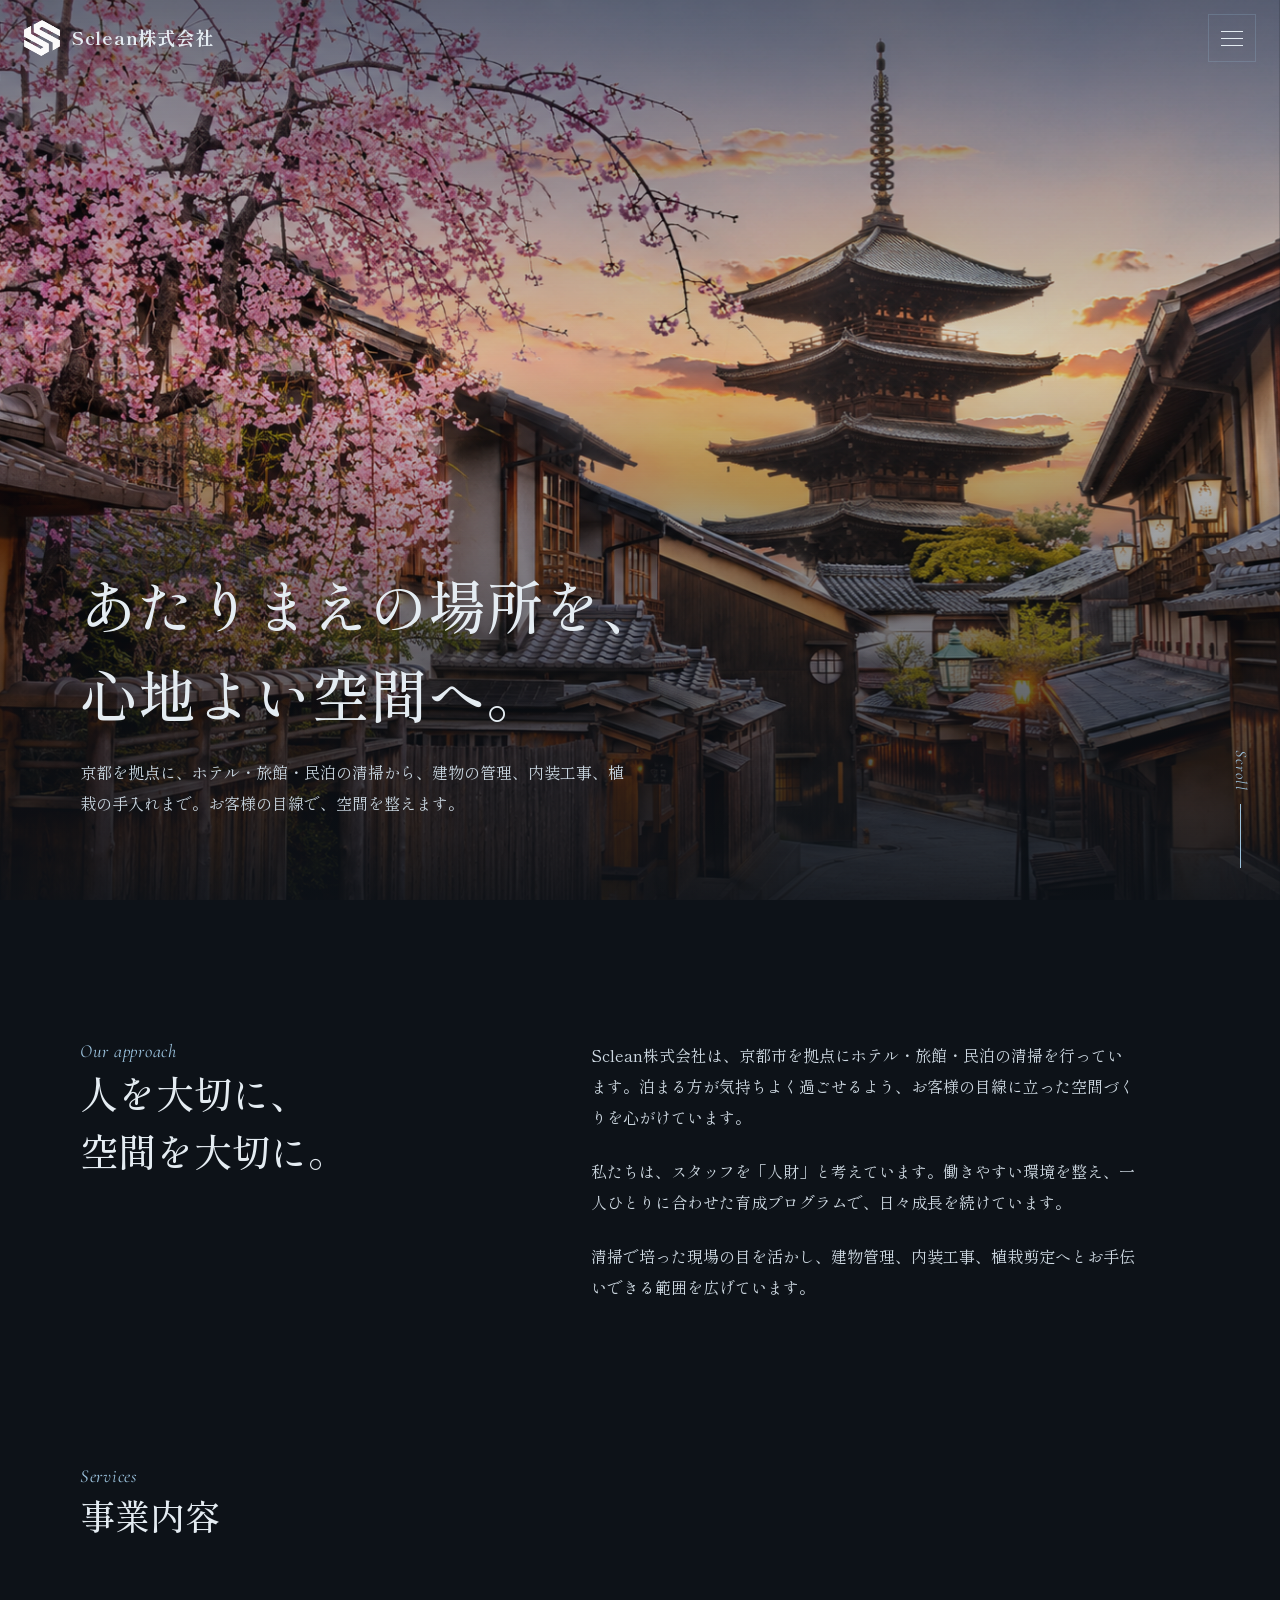
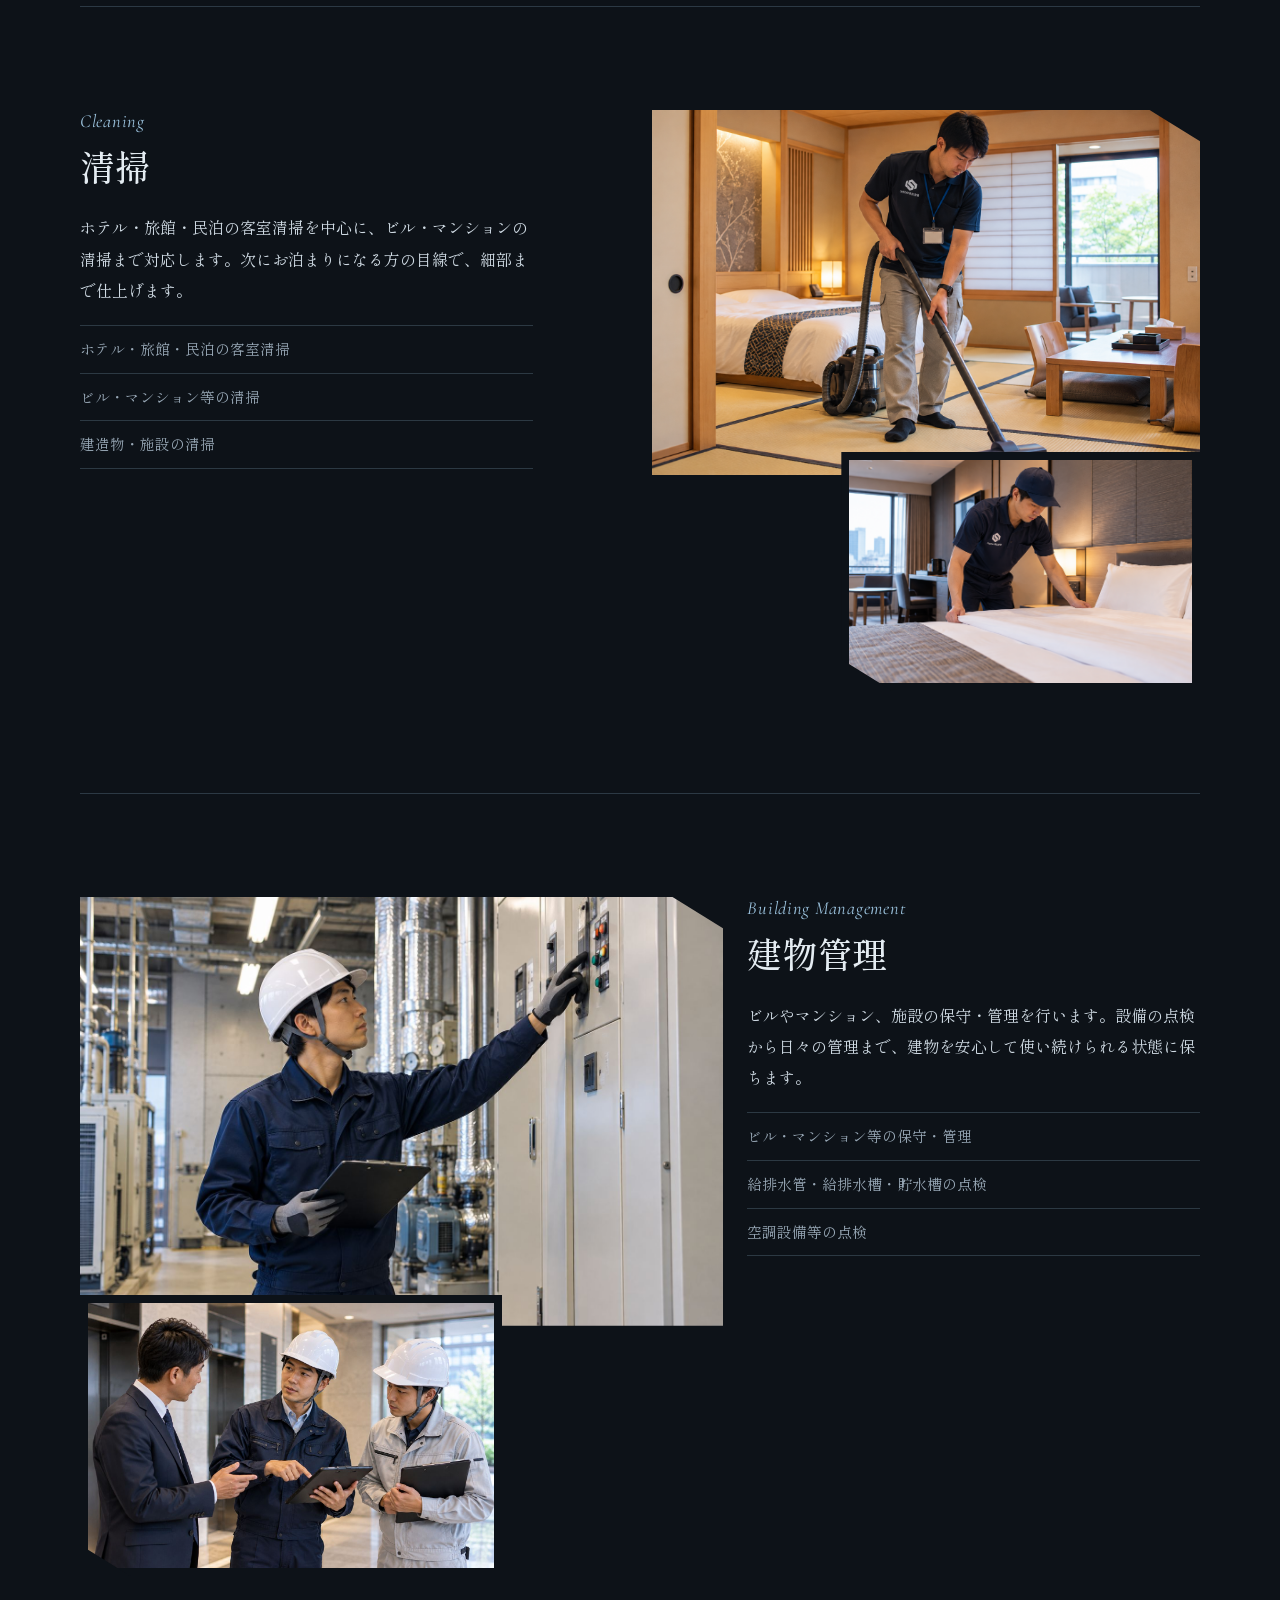
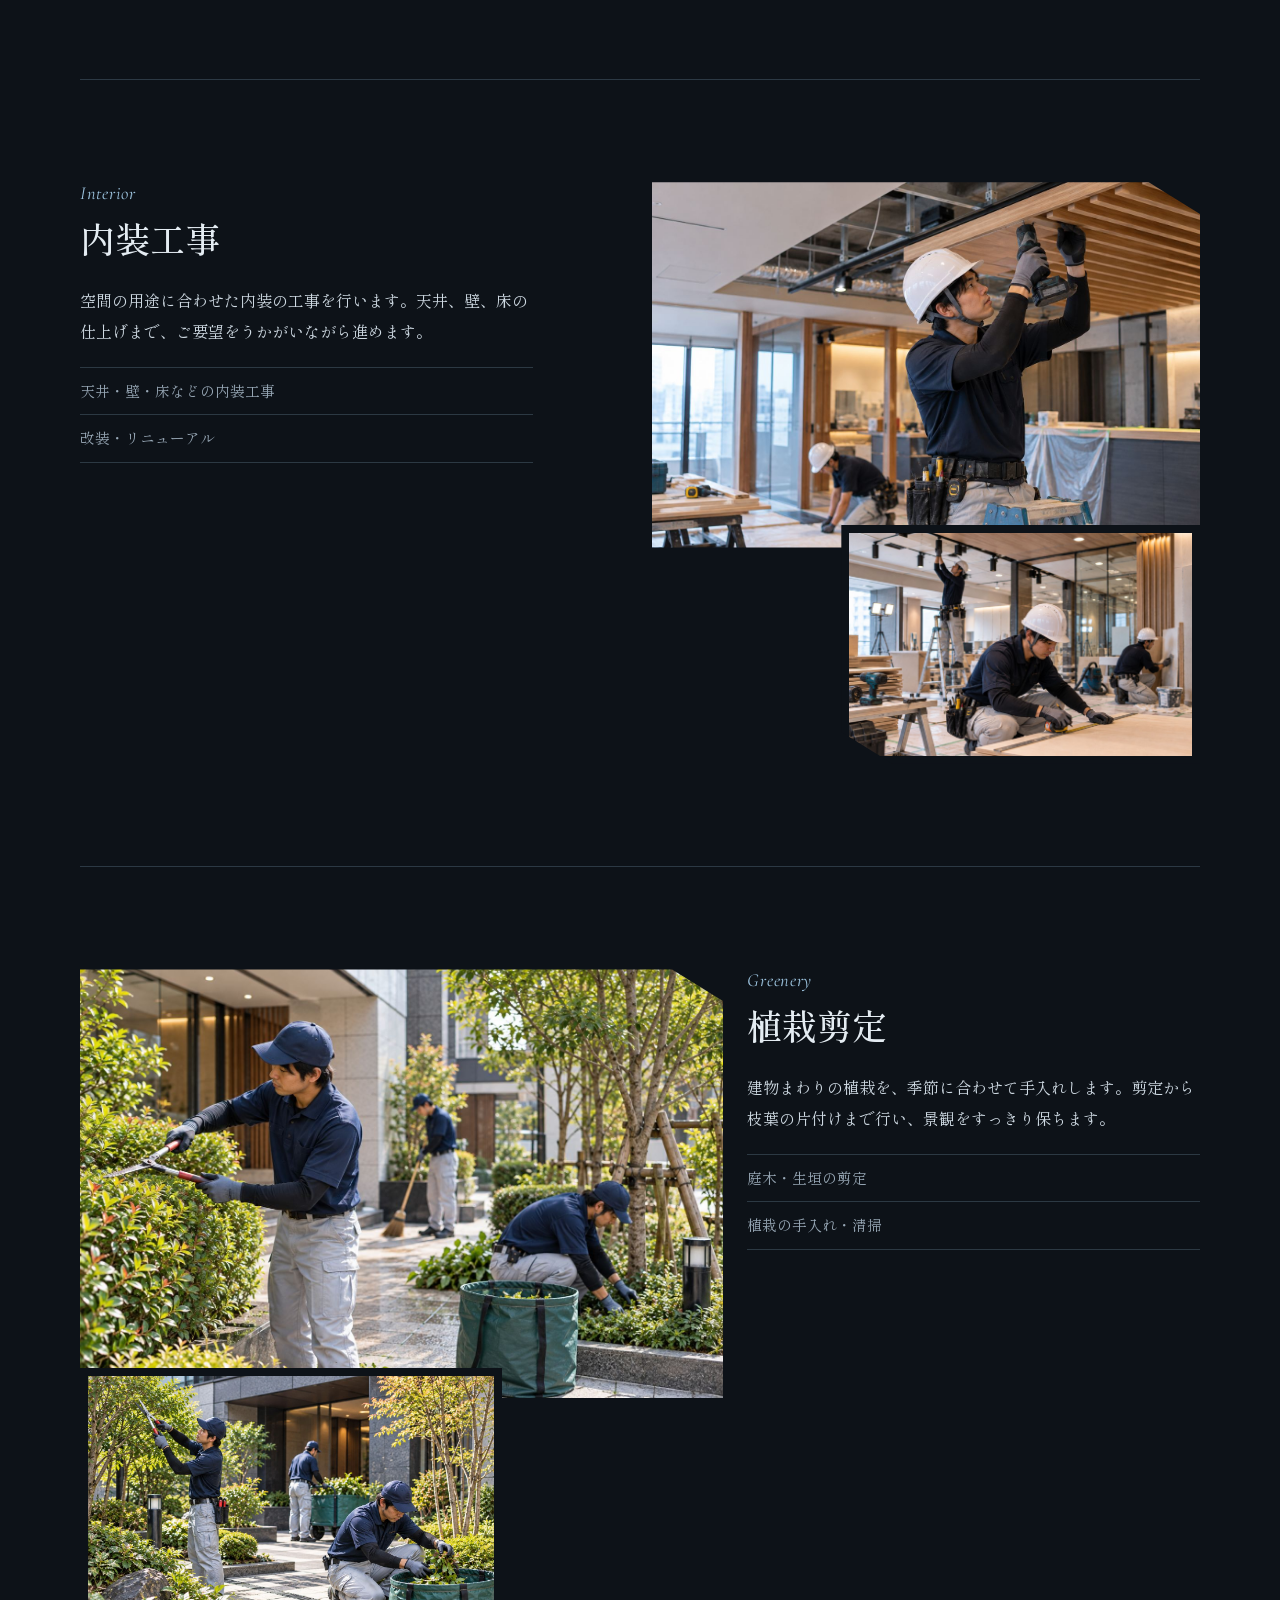
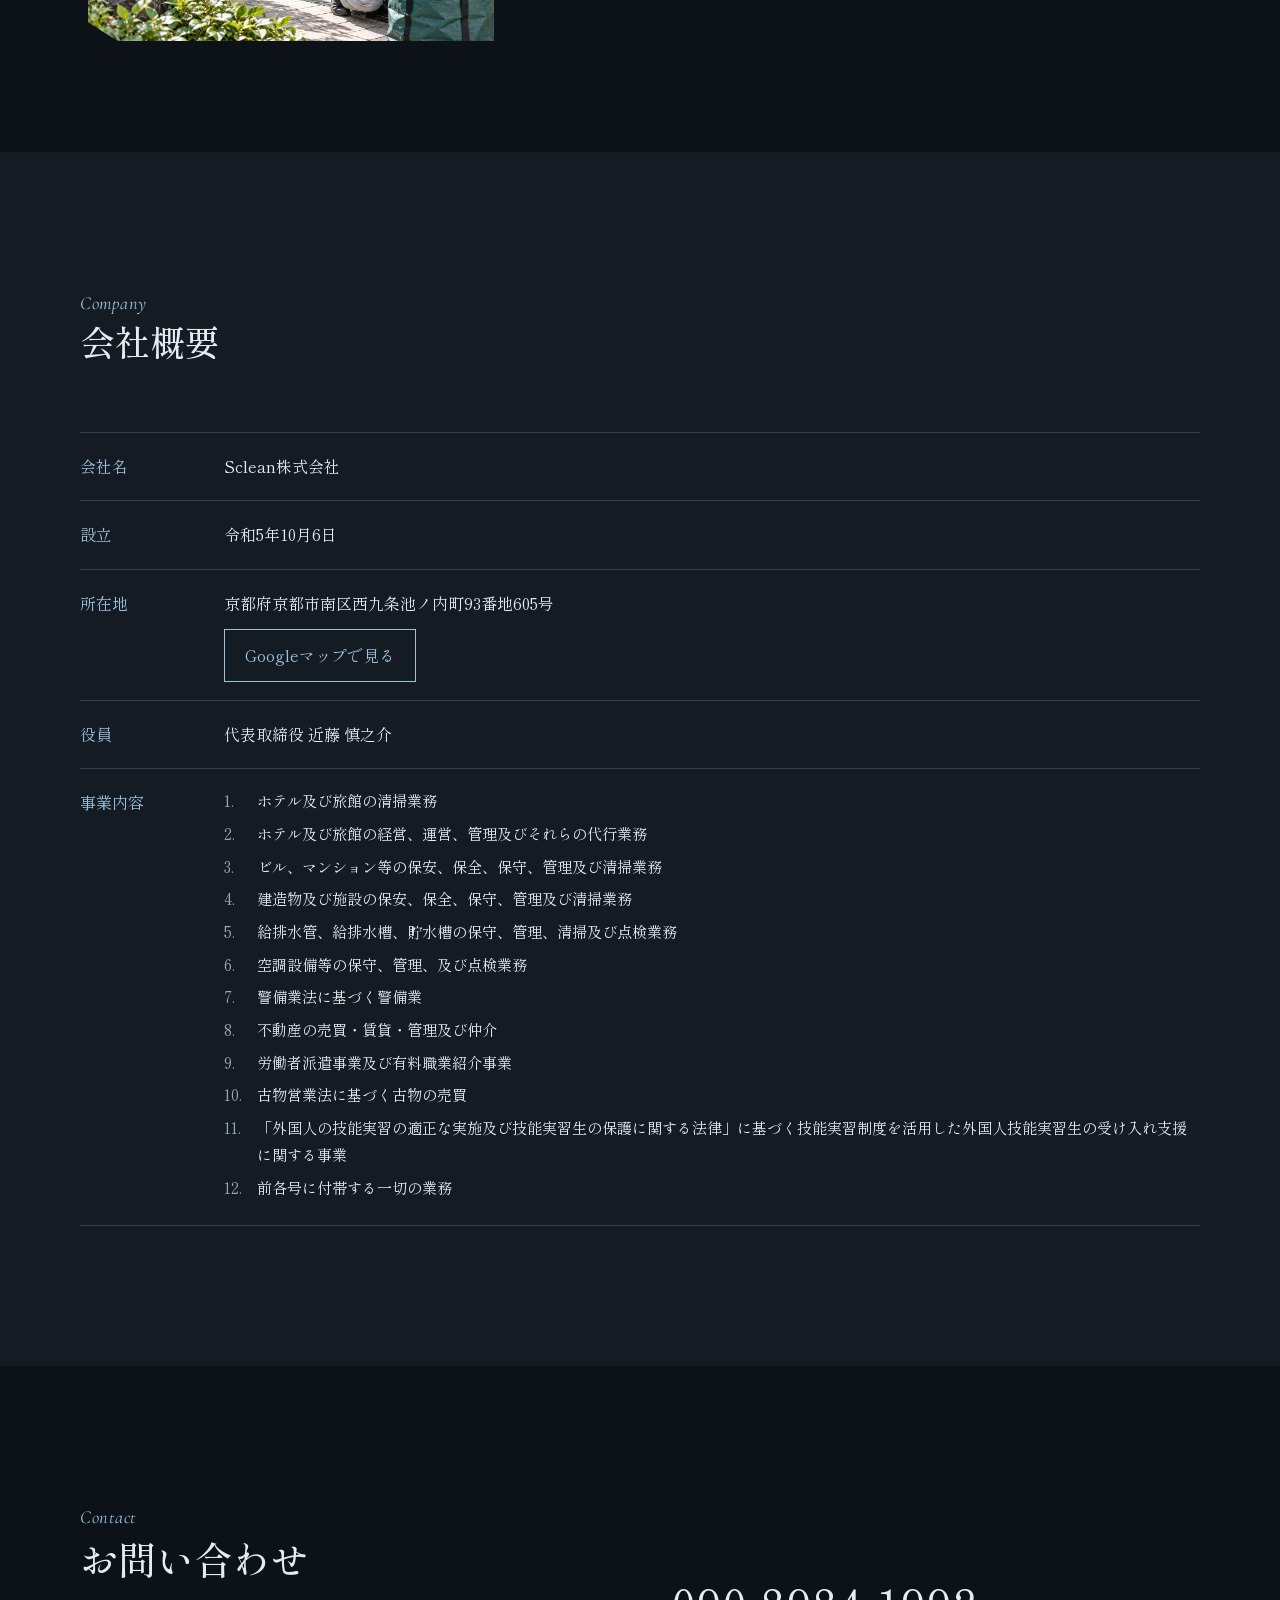
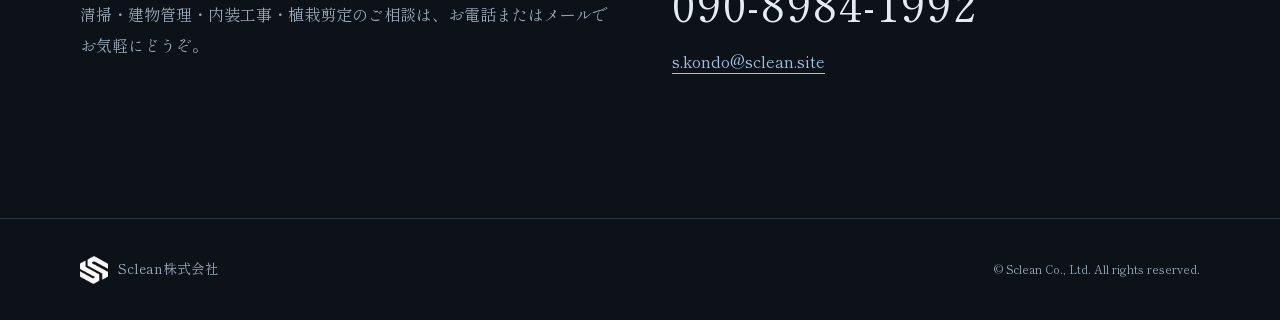
==== index.html @ 38cba08c "Add files via upload" ====
<!DOCTYPE html>

<html lang="ja">
<head>
<meta charset="utf-8"/>
<meta content="width=device-width, initial-scale=1, viewport-fit=cover" name="viewport"/>
<title>Sclean株式会社 | 清掃・建物管理・内装工事・植栽剪定</title>
<meta content="京都を拠点に、ホテル・旅館・民泊の清掃から建物管理、内装工事、植栽剪定まで。株式会社Scleanの公式サイトです。" name="description"/>
<link href="https://fonts.googleapis.com" rel="preconnect"/>
<link crossorigin="" href="https://fonts.gstatic.com" rel="preconnect"/>
<link href="https://fonts.googleapis.com/css2?family=Cormorant+Garamond:ital,wght@1,400;1,500&amp;family=Shippori+Mincho:wght@400;500;700&amp;display=swap" rel="stylesheet"/>
<link href="css/style.css" rel="stylesheet"/>
</head>
<body>
    
<div id="preloader" class="preloader">
  <img
    src="assets/images/logo.png"
    alt="Sclean"
    class="preloader-logo"
  />
</div>

<header id="top">
<a aria-label="Sclean株式会社 トップへ" class="brand" href="#top"><img alt="" height="36" src="assets/images/logo.png" width="36"/><span>Sclean株式会社</span></a>
<button aria-controls="menu" aria-expanded="false" aria-label="メニューを開く" class="burger"><span></span><span></span><span></span></button>
</header>
<nav aria-label="メインメニュー" id="menu">
<a href="#concept"><small>Concept</small>私たちについて</a>
<a href="#cleaning"><small>Cleaning</small>清掃</a>
<a href="#management"><small>Building Management</small>建物管理</a>
<a href="#interior"><small>Interior</small>内装工事</a>
<a href="#greenery"><small>Greenery</small>植栽剪定</a>
<a href="#company"><small>Company</small>会社概要</a>
<a href="#contact"><small>Contact</small>お問い合わせ</a>
</nav>
<main>
<div class="hero">
<img alt="畳の客室を清掃するスタッフ" decoding="async" fetchpriority="high" src="assets/images/Sunset Sakura Street with Five-Story Pagoda.png"/>
<div class="wrap">
<h1>あたりまえの場所を、<br/>心地よい空間へ。</h1>
<p>京都を拠点に、ホテル・旅館・民泊の清掃から、建物の管理、内装工事、植栽の手入れまで。お客様の目線で、空間を整えます。</p>
</div>
<div class="scroll">Scroll</div>
</div>
<section class="concept" id="concept">
<div class="wrap grid">
<div>
<div class="en">Our approach</div>
<h2>人を大切に、<br/>空間を大切に。</h2>
</div>
<div>
<p>Sclean株式会社は、京都市を拠点にホテル・旅館・民泊の清掃を行っています。泊まる方が気持ちよく過ごせるよう、お客様の目線に立った空間づくりを心がけています。</p>
<p>私たちは、スタッフを「人財」と考えています。働きやすい環境を整え、一人ひとりに合わせた育成プログラムで、日々成長を続けています。</p>
<p>清掃で培った現場の目を活かし、建物管理、内装工事、植栽剪定へとお手伝いできる範囲を広げています。</p>
</div>
</div>
</section>
<div class="wrap" style="padding-bottom:0"><div class="sec-head"><div class="en">Services</div><h2>事業内容</h2></div></div>
<div class="wrap">
<article class="service" id="cleaning">
<div class="grid">
<div class="copy">
<div class="en">Cleaning</div>
<h3>清掃</h3>
<p>ホテル・旅館・民泊の客室清掃を中心に、ビル・マンションの清掃まで対応します。次にお泊まりになる方の目線で、細部まで仕上げます。</p>
<ul><li>ホテル・旅館・民泊の客室清掃</li><li>ビル・マンション等の清掃</li><li>建造物・施設の清掃</li></ul>
</div>
<div class="shots">
<figure class="a"><img alt="畳の客室に掃除機をかけるスタッフ" decoding="async" loading="lazy" src="assets/images/c1.png"/></figure>
<figure class="b"><img alt="ホテルのベッドを整えるスタッフ" decoding="async" loading="lazy" src="assets/images/c2.png"/></figure>
</div>
</div>
</article>
<article class="service" id="management">
<div class="grid">
<div class="copy">
<div class="en">Building Management</div>
<h3>建物管理</h3>
<p>ビルやマンション、施設の保守・管理を行います。設備の点検から日々の管理まで、建物を安心して使い続けられる状態に保ちます。</p>
<ul><li>ビル・マンション等の保守・管理</li><li>給排水管・給排水槽・貯水槽の点検</li><li>空調設備等の点検</li></ul>
</div>
<div class="shots">
<figure class="a"><img alt="設備の制御盤を点検するスタッフ" decoding="async" loading="lazy" src="assets/images/b1.jpg"/></figure>
<figure class="b"><img alt="ロビーで打ち合わせをするスタッフと担当者" decoding="async" loading="lazy" src="assets/images/b2.jpg"/></figure>
</div>
</div>
</article>
<article class="service" id="interior">
<div class="grid">
<div class="copy">
<div class="en">Interior</div>
<h3>内装工事</h3>
<p>空間の用途に合わせた内装の工事を行います。天井、壁、床の仕上げまで、ご要望をうかがいながら進めます。</p>
<ul><li>天井・壁・床などの内装工事</li><li>改装・リニューアル</li></ul>
</div>
<div class="shots">
<figure class="a"><img alt="天井に木製ルーバーを取り付けるスタッフ" decoding="async" loading="lazy" src="assets/images/i1.jpg"/></figure>
<figure class="b"><img alt="採寸して板材を加工するスタッフ" decoding="async" loading="lazy" src="assets/images/i2.jpg"/></figure>
</div>
</div>
</article>
<article class="service" id="greenery">
<div class="grid">
<div class="copy">
<div class="en">Greenery</div>
<h3>植栽剪定</h3>
<p>建物まわりの植栽を、季節に合わせて手入れします。剪定から枝葉の片付けまで行い、景観をすっきり保ちます。</p>
<ul><li>庭木・生垣の剪定</li><li>植栽の手入れ・清掃</li></ul>
</div>
<div class="shots">
<figure class="a"><img alt="生垣を刈り込むスタッフ" decoding="async" loading="lazy" src="assets/images/g2.jpg"/></figure>
<figure class="b"><img alt="剪定した枝葉を袋に集めるスタッフ" decoding="async" loading="lazy" src="assets/images/g1.jpg"/></figure>
</div>
</div>
</article>
</div>
<section class="profile" id="company">
<div class="wrap">
<div class="sec-head"><div class="en">Company</div><h2>会社概要</h2></div>
<dl>
<dt>会社名</dt><dd>Sclean株式会社</dd>
<dt>設立</dt><dd>令和5年10月6日</dd>
<dt>所在地</dt><dd>京都府京都市南区西九条池ノ内町93番地605号<br/><a class="access-link" href="https://www.google.com/maps/search/?api=1&amp;query=%E4%BA%AC%E9%83%BD%E5%BA%9C%E4%BA%AC%E9%83%BD%E5%B8%82%E5%8D%97%E5%8C%BA%E8%A5%BF%E4%B9%9D%E6%9D%A1%E6%B1%A0%E3%83%8E%E5%86%85%E7%94%BA93" rel="noopener" target="_blank">Googleマップで見る</a></dd>
<dt>役員</dt><dd>代表取締役 近藤 慎之介</dd>
<dt>事業内容</dt>
<dd><ol>
<li>ホテル及び旅館の清掃業務</li>
<li>ホテル及び旅館の経営、運営、管理及びそれらの代行業務</li>
<li>ビル、マンション等の保安、保全、保守、管理及び清掃業務</li>
<li>建造物及び施設の保安、保全、保守、管理及び清掃業務</li>
<li>給排水管、給排水槽、貯水槽の保守、管理、清掃及び点検業務</li>
<li>空調設備等の保守、管理、及び点検業務</li>
<li>警備業法に基づく警備業</li>
<li>不動産の売買・賃貸・管理及び仲介</li>
<li>労働者派遣事業及び有料職業紹介事業</li>
<li>古物営業法に基づく古物の売買</li>
<li>「外国人の技能実習の適正な実施及び技能実習生の保護に関する法律」に基づく技能実習制度を活用した外国人技能実習生の受け入れ支援に関する事業</li>
<li>前各号に付帯する一切の業務</li>
</ol></dd>
</dl>
</div>
</section>
<section class="contact" id="contact">
<div class="wrap box">
<div>
<div class="en">Contact</div>
<h2>お問い合わせ</h2>
<p style="color:var(--mute);margin-top:12px">清掃・建物管理・内装工事・植栽剪定のご相談は、お電話またはメールでお気軽にどうぞ。</p>
</div>
<div>
<a aria-label="電話する: 090-8984-1992" class="tel" href="tel:09089841992">090-8984-1992</a>
<a aria-label="メールを送る: s.kondo@sclean.site" class="mail" href="mailto:s.kondo@sclean.site">s.kondo@sclean.site</a>
</div>
</div>
</section>
</main>
<footer>
<div class="wrap">
<span><img alt="" height="28" src="assets/images/logo.png" width="28"/>Sclean株式会社</span>
<small>© Sclean Co., Ltd. All rights reserved.</small>
</div>
</footer>
<script defer="" src="js/main.js"></script>
</body>
</html>
---- css/style.css ----
:root{
  color-scheme:dark;
  --ink:#0d1218; --panel:#141b23; --line:rgba(156,195,222,.22);
  --text:#e4ecf2; --mute:#98a8b6; --blue:#9cc3de; --blue-d:#5f8fb0;
  --serif:"Shippori Mincho","Hiragino Mincho ProN","Yu Mincho",serif;
  --en:"Cormorant Garamond","Times New Roman",serif;
  --cut:clamp(28px,4vw,64px);
  box-sizing:border-box; padding-top:env(safe-area-inset-top,0px); padding-bottom:env(safe-area-inset-bottom,0px);
}
html{scroll-behavior:smooth;scroll-padding-top:calc(env(safe-area-inset-top,0px) + 72px)}
*,*::before,*::after{box-sizing:inherit}
body{margin:0;background:var(--ink);color:var(--text);font-family:var(--serif);line-height:1.95;font-size:16px;-webkit-font-smoothing:antialiased}
img{display:block;max-width:100%}
a{color:inherit}
:focus-visible{outline:2px solid var(--blue);outline-offset:3px}
.en{font-family:var(--en);font-style:italic;color:var(--blue);font-size:1.15rem;letter-spacing:.04em;line-height:1.3}
h1,h2,h3{font-weight:500;margin:0;line-height:1.5}
.wrap{width:min(1120px,100% - 48px);margin-inline:auto}

/* header */
header{position:fixed;inset:0 0 auto 0;z-index:30;display:flex;align-items:center;justify-content:space-between;
  padding:calc(env(safe-area-inset-top,0px) + 14px) 24px 14px;transition:background .3s}
header.solid{background:rgba(13,18,24,.92);backdrop-filter:blur(8px)}
.brand{display:flex;align-items:center;gap:12px;text-decoration:none;font-size:1.15rem;letter-spacing:.04em}
.brand img{width:36px;height:36px}
.burger{width:48px;height:48px;border:1px solid var(--line);background:transparent;color:var(--text);cursor:pointer;display:grid;place-content:center;gap:6px}
.burger span{display:block;width:22px;height:1px;background:currentColor;transition:transform .25s,opacity .25s}
.burger[aria-expanded=true] span:nth-child(1){transform:translateY(7px) rotate(25deg)}
.burger[aria-expanded=true] span:nth-child(2){opacity:0}
.burger[aria-expanded=true] span:nth-child(3){transform:translateY(-7px) rotate(-25deg)}
nav{position:fixed;inset:0;z-index:25;background:var(--ink);display:grid;place-content:center;gap:6px;
  opacity:0;visibility:hidden;transition:opacity .3s,visibility .3s}
nav.open{opacity:1;visibility:visible}
nav a{display:flex;align-items:baseline;gap:18px;text-decoration:none;font-size:1.5rem;padding:8px 0}
nav a small{font-family:var(--en);font-style:italic;color:var(--blue);font-size:1.05rem;min-width:9.5rem}
nav a:hover{color:var(--blue)}

/* hero */
.hero{position:relative;min-height:100svh;display:grid;align-items:end;overflow:hidden}
.hero img{position:absolute;inset:0;width:100%;height:100%;object-fit:cover;transform:scale(1.06);animation:settle 2.4s cubic-bezier(.2,.7,.2,1) forwards}
.hero::after{content:"";position:absolute;inset:0;background:linear-gradient(180deg,rgba(13,18,24,.55) 0%,rgba(13,18,24,.15) 40%,rgba(13,18,24,.92) 100%)}
.hero .wrap{position:relative;z-index:2;padding-bottom:clamp(48px,9vh,96px)}
.hero h1{font-size:clamp(1.9rem,5.2vw,3.6rem);font-weight:500;line-height:1.55;max-width:18em;opacity:0;animation:rise 1.2s .5s ease forwards}
.hero p{margin:18px 0 0;max-width:34em;color:#c9d6e0;opacity:0;animation:rise 1.2s .8s ease forwards}
.scroll{position:absolute;right:24px;bottom:32px;z-index:2;writing-mode:vertical-rl;font-family:var(--en);font-style:italic;color:var(--blue);letter-spacing:.1em;display:flex;align-items:center;gap:12px}
.scroll::after{content:"";width:1px;height:64px;background:var(--blue)}
@keyframes settle{to{transform:scale(1)}}
@keyframes rise{from{opacity:0;transform:translateY(14px)}to{opacity:1;transform:none}}

section{padding:clamp(72px,11vw,140px) 0}
.sec-head{margin-bottom:clamp(32px,5vw,64px)}
.sec-head h2{font-size:clamp(1.5rem,3.2vw,2.2rem)}

/* concept */
.concept .grid{display:grid;grid-template-columns:5fr 7fr;gap:clamp(24px,6vw,96px);align-items:start}
.concept h2{font-size:clamp(1.6rem,3.4vw,2.4rem)}
.concept p{margin:0 0 1.4em;color:#cfdae3;max-width:34em}

/* services */
.service{padding:clamp(56px,8vw,104px) 0;border-top:1px solid var(--line)}
.service .grid{display:grid;grid-template-columns:repeat(12,1fr);gap:24px;align-items:start}
.service .copy{grid-column:1/6;position:sticky;top:110px}
.service h3{font-size:clamp(1.6rem,3vw,2.2rem);margin:6px 0 20px}
.service .copy p{margin:0 0 1.2em;color:#cfdae3}
.service ul{margin:0;padding:0;list-style:none;color:var(--mute);font-size:.92rem;border-top:1px solid var(--line)}
.service li{padding:9px 0;border-bottom:1px solid var(--line)}
.shots{grid-column:7/13;display:grid;grid-template-columns:repeat(6,1fr);gap:20px}
.shots figure{margin:0;overflow:hidden}
.shots img{width:100%;height:100%;object-fit:cover}
.shots .a{grid-column:1/7;aspect-ratio:3/2;clip-path:polygon(0 0,calc(100% - var(--cut)) 0,100% calc(var(--cut)*.62),100% 100%,0 100%)}
.shots .b{grid-column:3/7;aspect-ratio:3/2;margin-top:-12%;border:8px solid var(--ink);clip-path:polygon(0 0,100% 0,100% 100%,var(--cut) 100%,0 calc(100% - var(--cut)*.62))}
.service:nth-of-type(even) .copy{grid-column:8/13;grid-row:1}
.service:nth-of-type(even) .shots{grid-column:1/8}
.service:nth-of-type(even) .shots .b{grid-column:1/5}

/* profile */
.profile{background:var(--panel)}
dl{margin:0;display:grid;grid-template-columns:9rem 1fr;border-top:1px solid var(--line)}
dt,dd{margin:0;padding:18px 0;border-bottom:1px solid var(--line)}
dt{color:var(--blue)}
dd ol{margin:0;padding:0;list-style:none;counter-reset:n}
dd ol li{counter-increment:n;padding-left:2.2em;position:relative;font-size:.95rem;line-height:1.8;margin-bottom:.35em}
dd ol li::before{content:counter(n) ".";position:absolute;left:0;color:var(--mute)}
.access-link{display:inline-block;margin-top:10px;padding:10px 20px;border:1px solid var(--blue);color:var(--blue);text-decoration:none}
.access-link:hover{background:var(--blue);color:var(--ink)}

/* contact */
.contact .box{display:grid;grid-template-columns:1fr 1fr;gap:clamp(24px,5vw,72px);align-items:end}
.contact h2{font-size:clamp(1.6rem,3.4vw,2.4rem)}
.contact .tel{font-size:clamp(1.8rem,4vw,2.8rem);text-decoration:none;display:block;letter-spacing:.04em}
.contact .mail{color:var(--blue);word-break:break-all}
footer{border-top:1px solid var(--line);padding:36px 0 calc(36px + env(safe-area-inset-bottom,0px));color:var(--mute);font-size:.85rem}
footer .wrap{display:flex;justify-content:space-between;align-items:center;gap:16px;flex-wrap:wrap}
footer img{width:28px;height:28px;display:inline-block;vertical-align:middle;margin-right:10px}

@media (max-width:820px){
  .concept .grid,.contact .box{grid-template-columns:1fr}
  .service .grid{display:block}
  .service .copy{position:static;margin-bottom:32px}
  .shots{gap:14px}
  .scroll{display:none}
  dl{grid-template-columns:1fr}
  dt{border-bottom:0;padding-bottom:0}
  nav a small{min-width:7.5rem}
}
@media (prefers-reduced-motion:reduce){
  html{scroll-behavior:auto}
  .hero img{animation:none;transform:none}
  .hero h1,.hero p{animation:none;opacity:1}
}

/* Usability and accessibility refinements */
body{overflow-x:hidden} .brand span{font-weight:700} .hero img{object-position:center} .service img{transition:transform .65s ease} .service figure:hover img{transform:scale(1.035)}
nav{overflow-y:auto;padding:110px 28px 40px} nav a{transition:color .2s ease} .access-link,.burger{transition:background .2s,color .2s,border-color .2s} .burger:hover{background:rgba(156,195,222,.13)}
.contact .tel:hover,.contact .mail:hover{color:var(--blue)} .contact .mail{text-underline-offset:5px} .hero .wrap{padding-right:38px}
@media(max-width:560px){.wrap{width:min(100% - 36px,1120px)}header{padding-left:18px;padding-right:18px}.brand{font-size:1rem}.brand img{width:32px;height:32px}.hero h1{font-size:clamp(1.7rem,7vw,2.5rem)}.hero p{font-size:.93rem}.shots .b{border-width:5px}nav a{font-size:1.12rem;gap:12px}nav a small{min-width:6.6rem;font-size:.95rem}.service{padding-block:64px} .contact .tel{font-size:1.7rem}}
@media(prefers-reduced-motion:reduce){*,*::before,*::after{animation-duration:.01ms!important;transition-duration:.01ms!important}}


/* Logo Intro */
.preloader {
  position: fixed;
  inset: 0;
  z-index: 9999;
  display: flex;
  justify-content: center;
  align-items: center;
  background: #000;
  opacity: 1;
  transition: opacity 0.8s ease;
}

.preloader-logo {
  width: clamp(160px, 28vw, 260px);
  height: auto;
  object-fit: contain;
  animation: logoIntro 1.5s ease forwards;
}

.preloader.is-hidden {
  opacity: 0;
  pointer-events: none;
}

@keyframes logoIntro {
  from {
    opacity: 0;
    transform: scale(0.88);
  }
  to {
    opacity: 1;
    transform: scale(1);
  }
}

@media (prefers-reduced-motion: reduce) {
  .preloader-logo {
    animation: none;
  }

  .preloader {
    transition: none;
  }
}
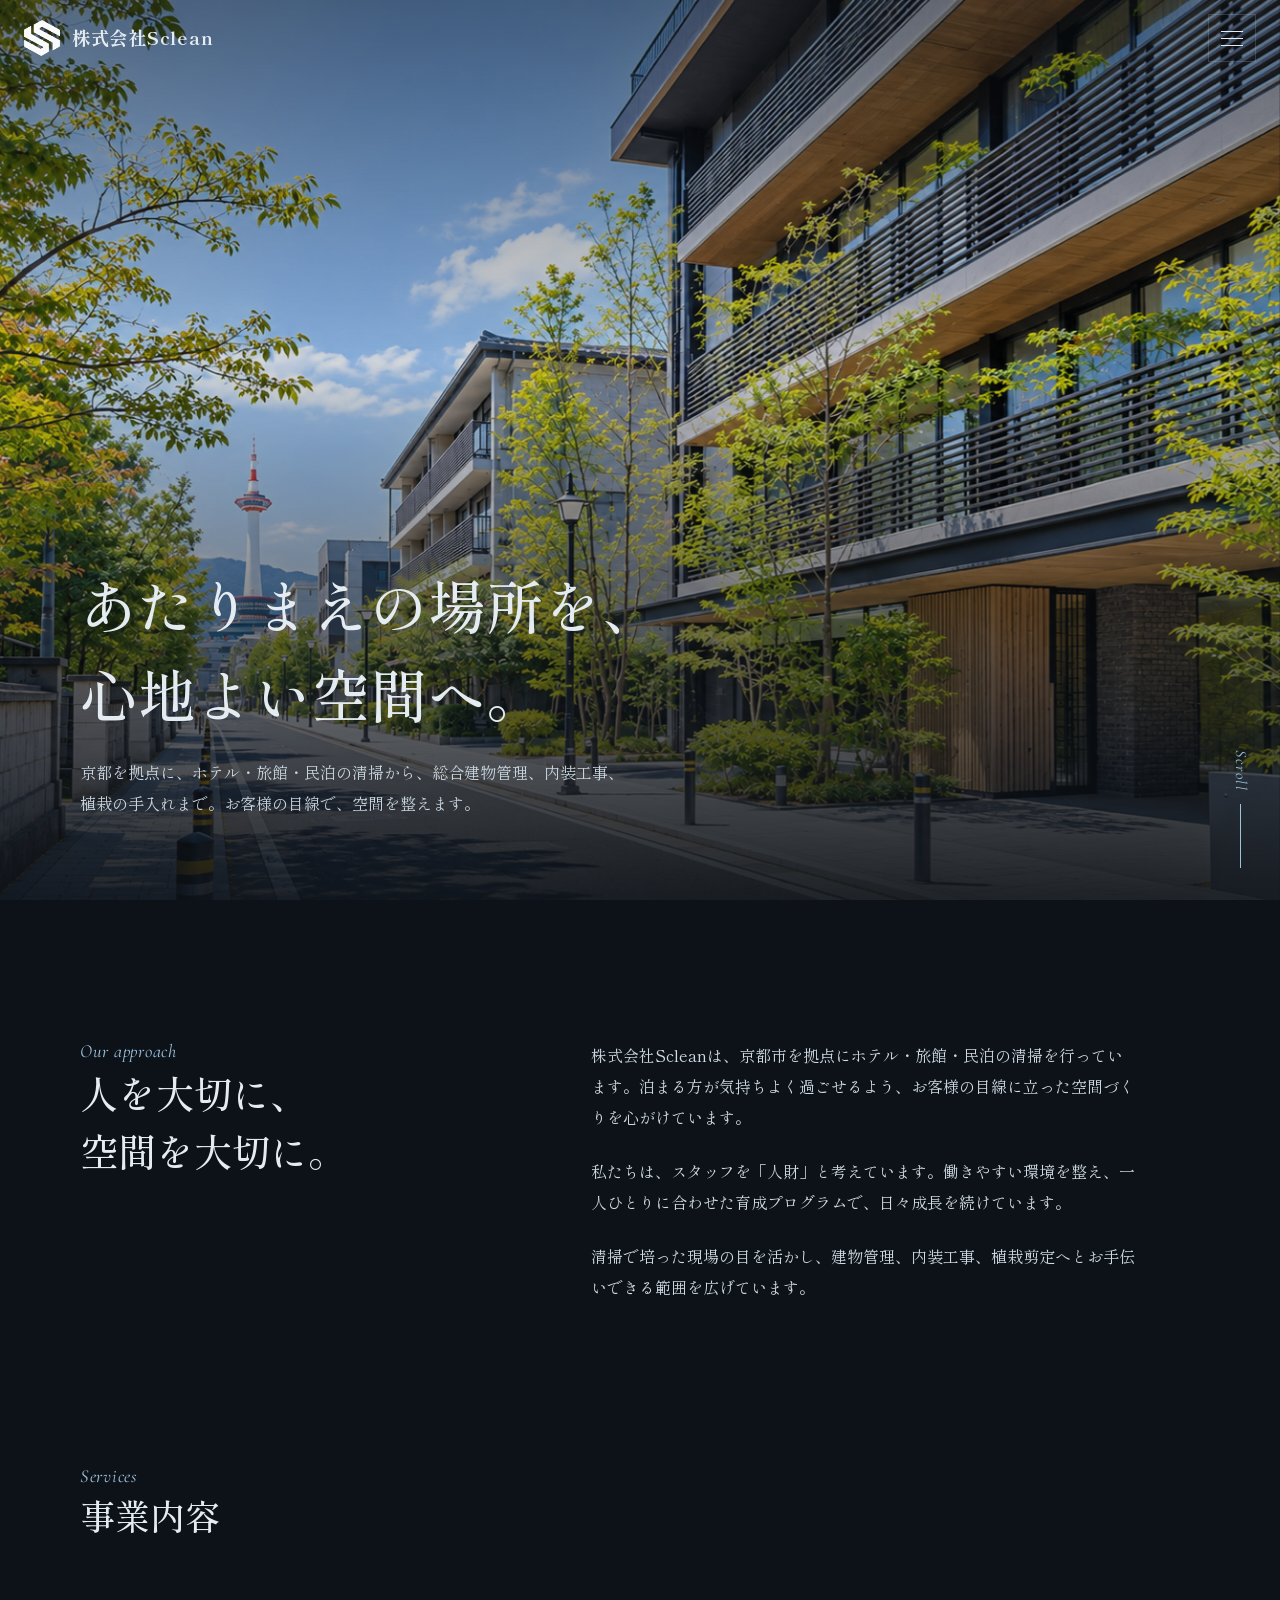
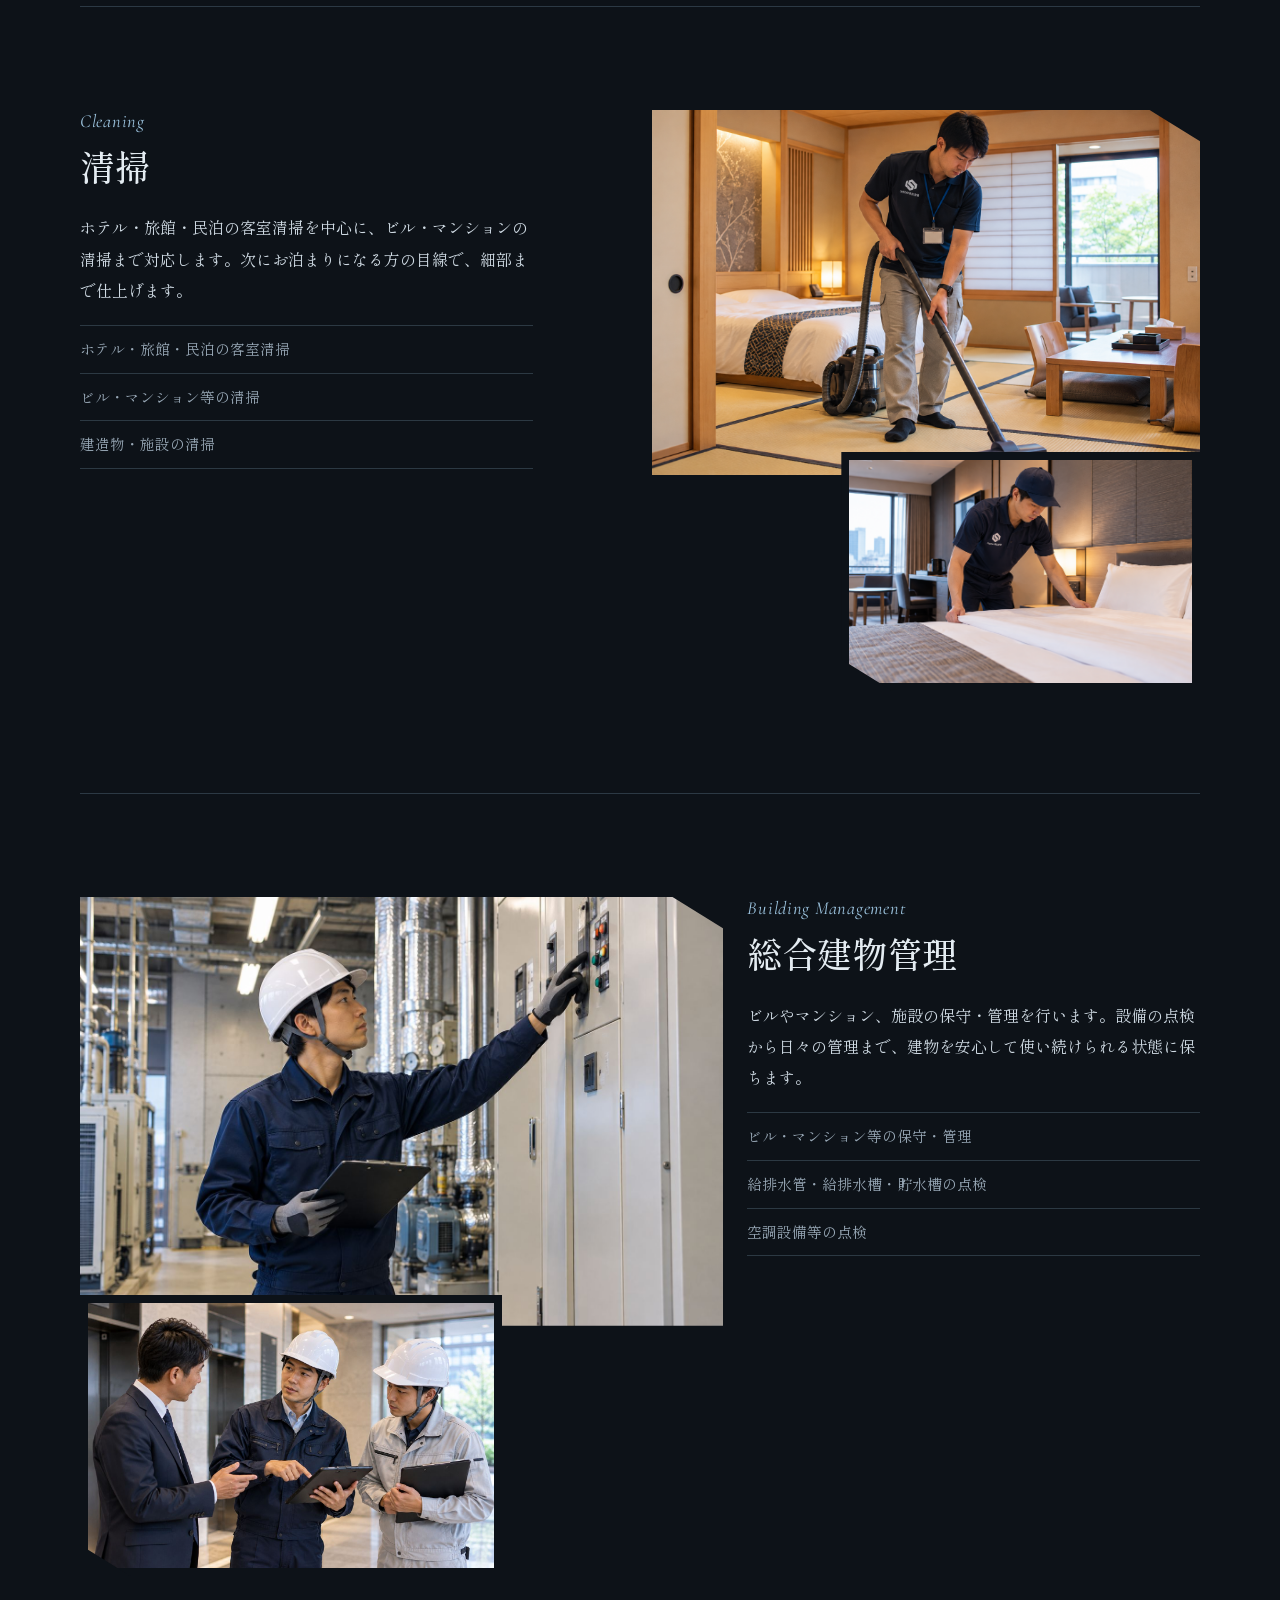
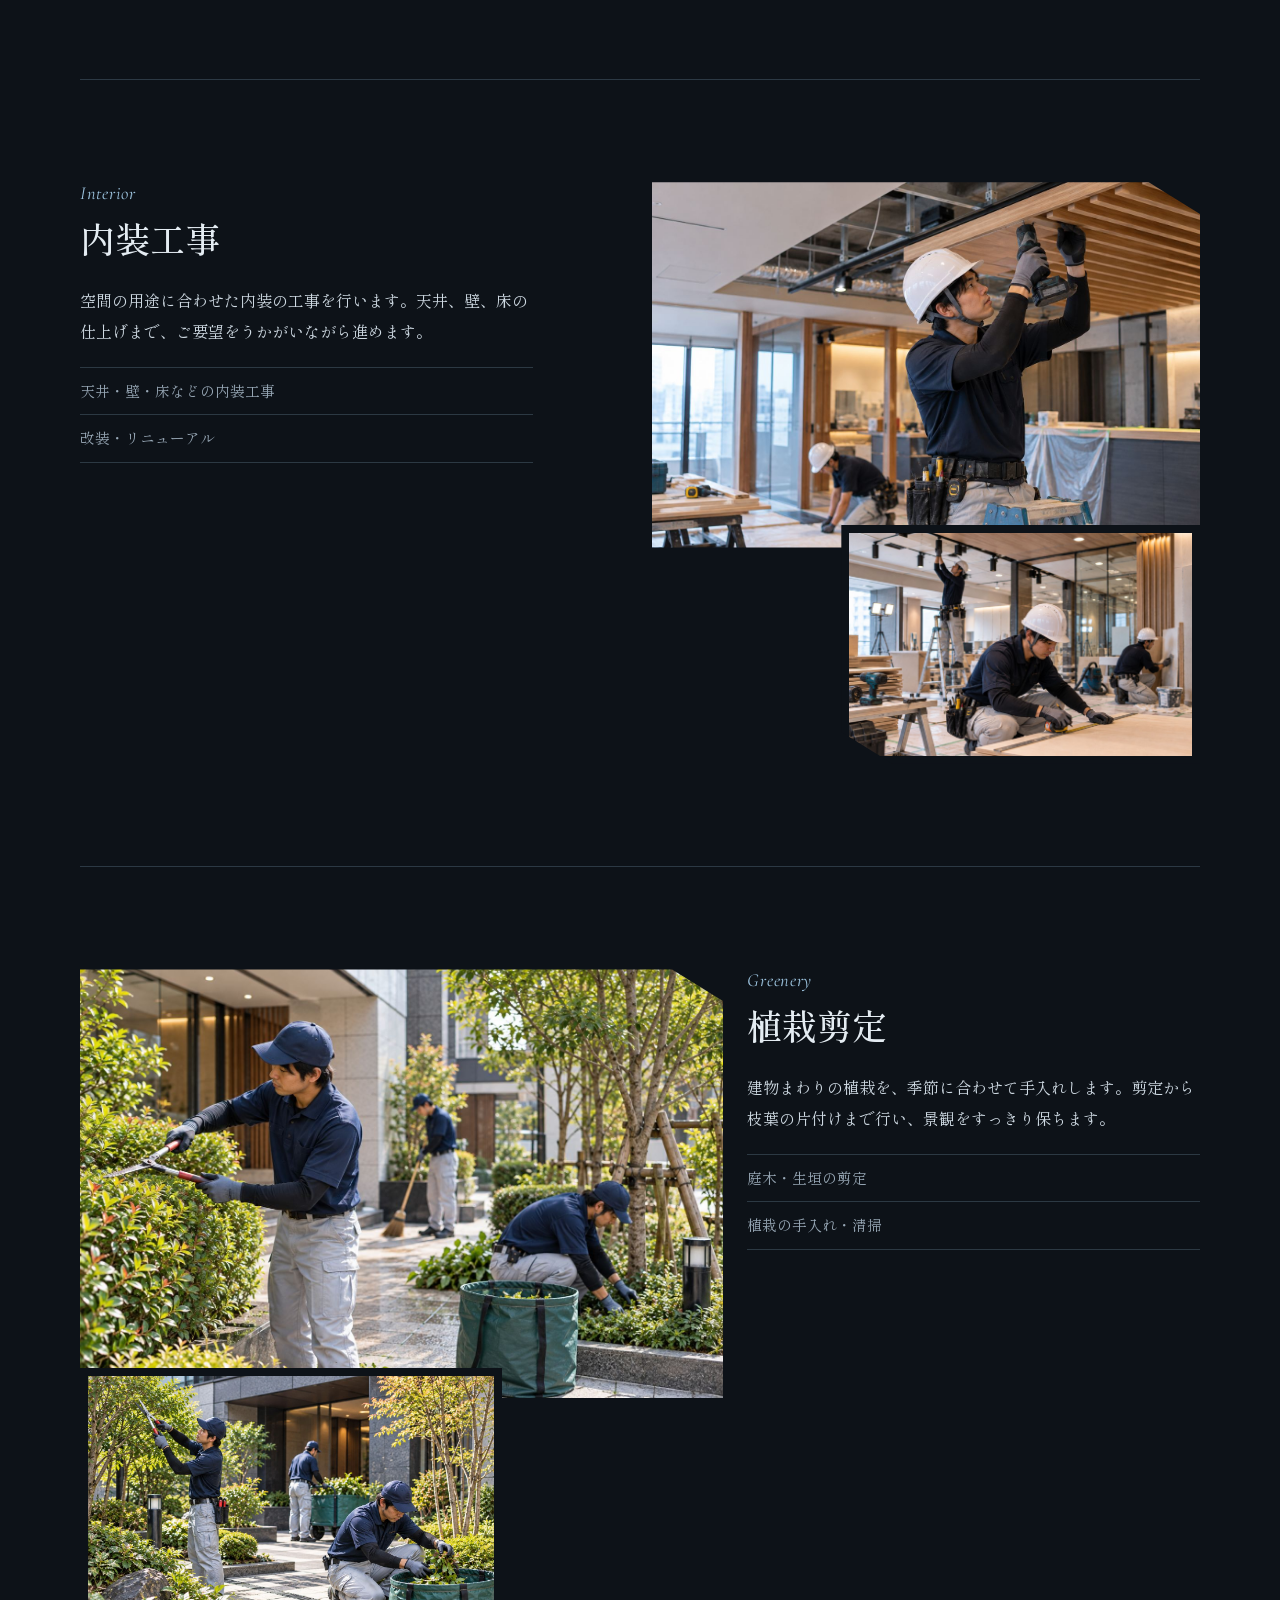
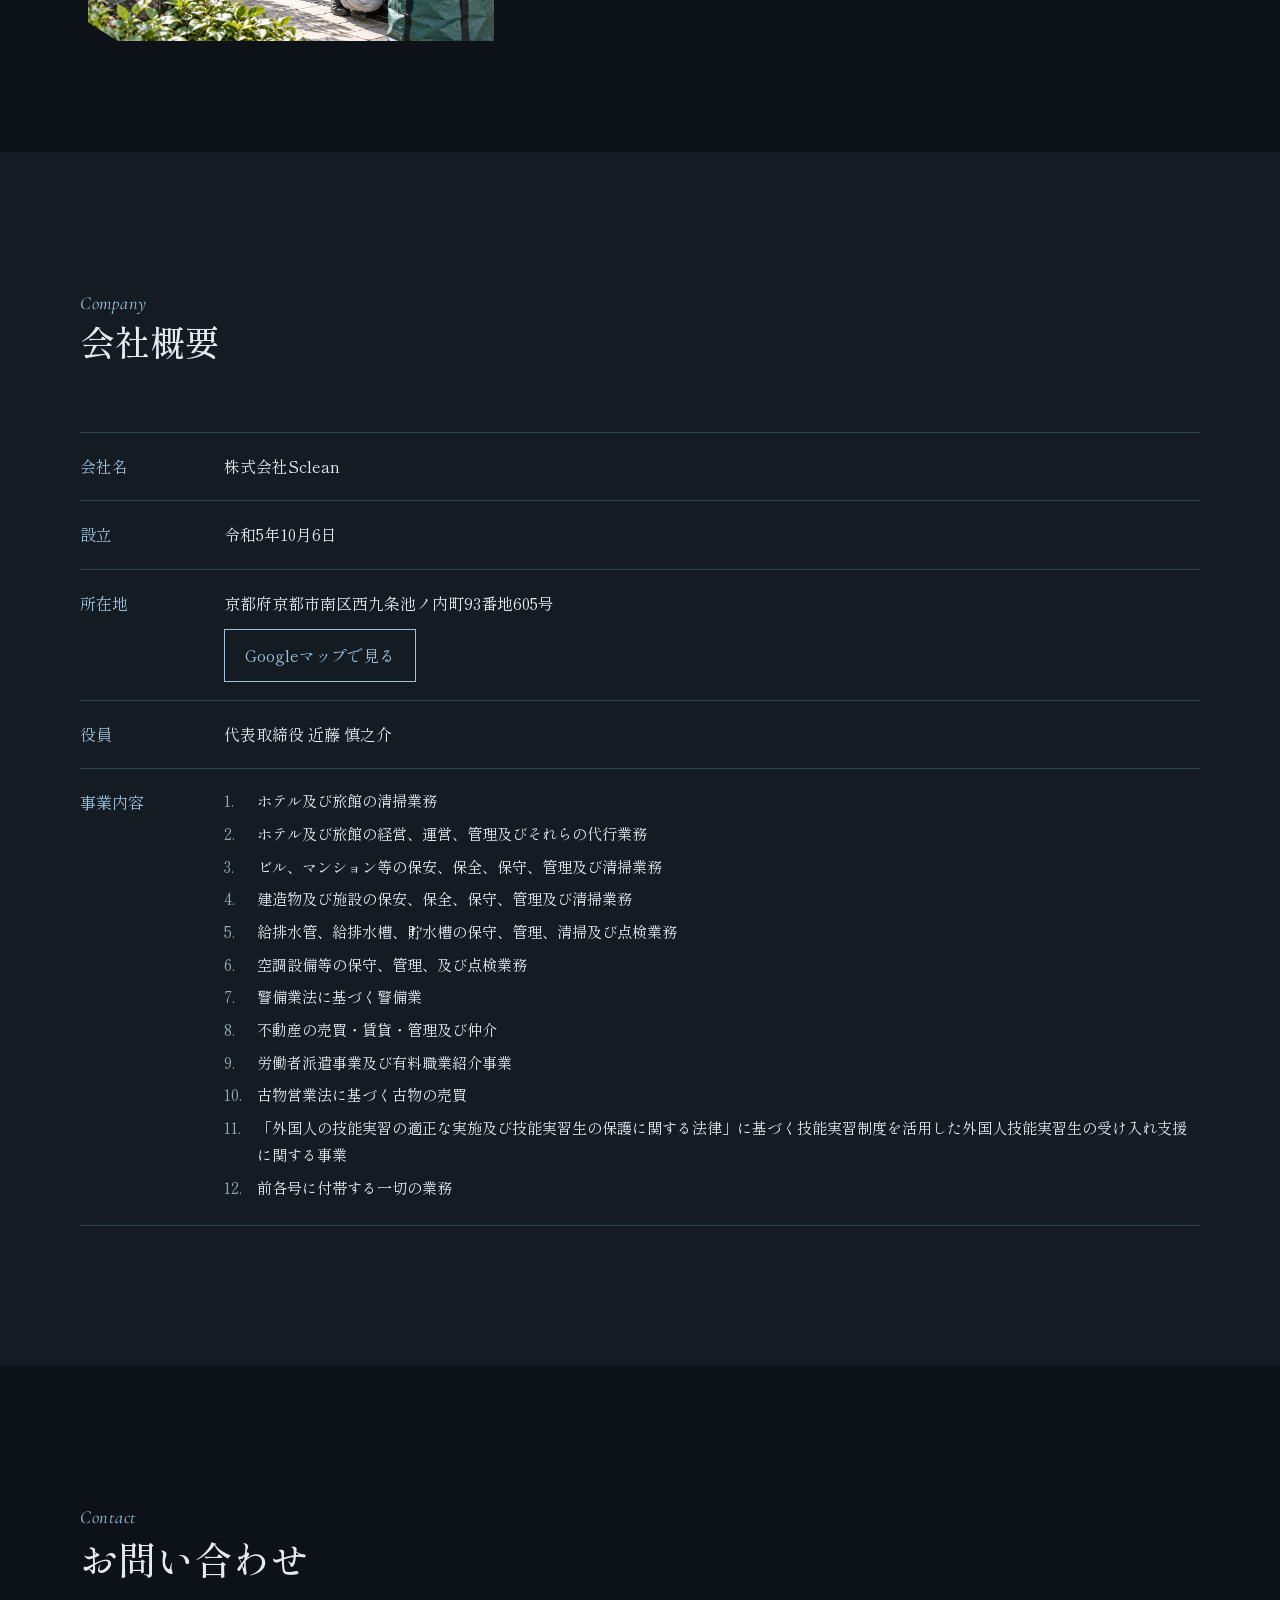
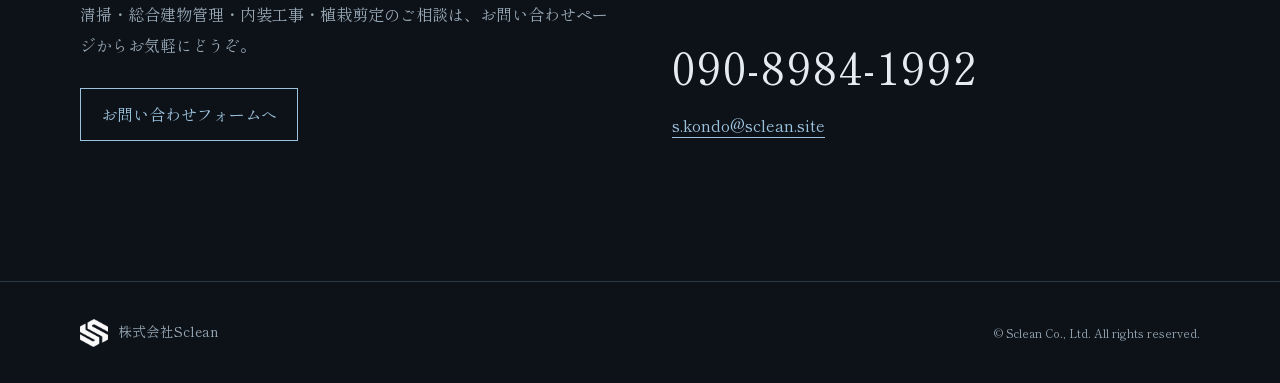
==== commit e12849bc: "Update index.html" ====
--- a/index.html
+++ b/index.html
@@ -4,7 +4,7 @@
 <head>
 <meta charset="utf-8"/>
 <meta content="width=device-width, initial-scale=1, viewport-fit=cover" name="viewport"/>
-<title>Sclean株式会社 | 清掃・建物管理・内装工事・植栽剪定</title>
+<title>株式会社Sclean | 清掃・建物管理・内装工事・植栽剪定</title>
 <meta content="京都を拠点に、ホテル・旅館・民泊の清掃から建物管理、内装工事、植栽剪定まで。株式会社Scleanの公式サイトです。" name="description"/>
 <link href="https://fonts.googleapis.com" rel="preconnect"/>
 <link crossorigin="" href="https://fonts.gstatic.com" rel="preconnect"/>
@@ -12,34 +12,28 @@
 <link href="css/style.css" rel="stylesheet"/>
 </head>
 <body>
-    
-<div id="preloader" class="preloader">
-  <img
-    src="assets/images/logo.png"
-    alt="Sclean"
-    class="preloader-logo"
-  />
+<div class="preloader" id="preloader">
+<img alt="Sclean" class="preloader-logo" src="assets/images/logo.png"/>
 </div>
-
 <header id="top">
-<a aria-label="Sclean株式会社 トップへ" class="brand" href="#top"><img alt="" height="36" src="assets/images/logo.png" width="36"/><span>Sclean株式会社</span></a>
+<a aria-label="株式会社Sclean トップへ" class="brand" href="#top"><img alt="" height="36" src="assets/images/logo.png" width="36"/><span>株式会社Sclean</span></a>
 <button aria-controls="menu" aria-expanded="false" aria-label="メニューを開く" class="burger"><span></span><span></span><span></span></button>
 </header>
 <nav aria-label="メインメニュー" id="menu">
 <a href="#concept"><small>Concept</small>私たちについて</a>
 <a href="#cleaning"><small>Cleaning</small>清掃</a>
-<a href="#management"><small>Building Management</small>建物管理</a>
+<a href="#management"><small>Building Management</small>総合建物管理</a>
 <a href="#interior"><small>Interior</small>内装工事</a>
 <a href="#greenery"><small>Greenery</small>植栽剪定</a>
 <a href="#company"><small>Company</small>会社概要</a>
-<a href="#contact"><small>Contact</small>お問い合わせ</a>
+<a href="recruit.html"><small>Recruit</small>採用情報</a><a href="contact.html"><small>Contact</small>お問い合わせ</a>
 </nav>
 <main>
 <div class="hero">
-<img alt="畳の客室を清掃するスタッフ" decoding="async" fetchpriority="high" src="assets/images/Sunset Sakura Street with Five-Story Pagoda.png"/>
+<img alt="畳の客室を清掃するスタッフ" decoding="async" fetchpriority="high" src="assets/images/Kyoto Streetscape with Tower Views (1).png"/>
 <div class="wrap">
 <h1>あたりまえの場所を、<br/>心地よい空間へ。</h1>
-<p>京都を拠点に、ホテル・旅館・民泊の清掃から、建物の管理、内装工事、植栽の手入れまで。お客様の目線で、空間を整えます。</p>
+<p>京都を拠点に、ホテル・旅館・民泊の清掃から、総合建物管理、内装工事、植栽の手入れまで。お客様の目線で、空間を整えます。</p>
 </div>
 <div class="scroll">Scroll</div>
 </div>
@@ -50,7 +44,7 @@
 <h2>人を大切に、<br/>空間を大切に。</h2>
 </div>
 <div>
-<p>Sclean株式会社は、京都市を拠点にホテル・旅館・民泊の清掃を行っています。泊まる方が気持ちよく過ごせるよう、お客様の目線に立った空間づくりを心がけています。</p>
+<p>株式会社Scleanは、京都市を拠点にホテル・旅館・民泊の清掃を行っています。泊まる方が気持ちよく過ごせるよう、お客様の目線に立った空間づくりを心がけています。</p>
 <p>私たちは、スタッフを「人財」と考えています。働きやすい環境を整え、一人ひとりに合わせた育成プログラムで、日々成長を続けています。</p>
 <p>清掃で培った現場の目を活かし、建物管理、内装工事、植栽剪定へとお手伝いできる範囲を広げています。</p>
 </div>
@@ -76,7 +70,7 @@
 <div class="grid">
 <div class="copy">
 <div class="en">Building Management</div>
-<h3>建物管理</h3>
+<h3>総合建物管理</h3>
 <p>ビルやマンション、施設の保守・管理を行います。設備の点検から日々の管理まで、建物を安心して使い続けられる状態に保ちます。</p>
 <ul><li>ビル・マンション等の保守・管理</li><li>給排水管・給排水槽・貯水槽の点検</li><li>空調設備等の点検</li></ul>
 </div>
@@ -119,7 +113,7 @@
 <div class="wrap">
 <div class="sec-head"><div class="en">Company</div><h2>会社概要</h2></div>
 <dl>
-<dt>会社名</dt><dd>Sclean株式会社</dd>
+<dt>会社名</dt><dd>株式会社Sclean</dd>
 <dt>設立</dt><dd>令和5年10月6日</dd>
 <dt>所在地</dt><dd>京都府京都市南区西九条池ノ内町93番地605号<br/><a class="access-link" href="https://www.google.com/maps/search/?api=1&amp;query=%E4%BA%AC%E9%83%BD%E5%BA%9C%E4%BA%AC%E9%83%BD%E5%B8%82%E5%8D%97%E5%8C%BA%E8%A5%BF%E4%B9%9D%E6%9D%A1%E6%B1%A0%E3%83%8E%E5%86%85%E7%94%BA93" rel="noopener" target="_blank">Googleマップで見る</a></dd>
 <dt>役員</dt><dd>代表取締役 近藤 慎之介</dd>
@@ -146,7 +140,7 @@
 <div>
 <div class="en">Contact</div>
 <h2>お問い合わせ</h2>
-<p style="color:var(--mute);margin-top:12px">清掃・建物管理・内装工事・植栽剪定のご相談は、お電話またはメールでお気軽にどうぞ。</p>
+<p style="color:var(--mute);margin-top:12px">清掃・総合建物管理・内装工事・植栽剪定のご相談は、お問い合わせページからお気軽にどうぞ。</p><a class="access-link" href="contact.html">お問い合わせフォームへ</a>
 </div>
 <div>
 <a aria-label="電話する: 090-8984-1992" class="tel" href="tel:09089841992">090-8984-1992</a>
@@ -157,7 +151,7 @@
 </main>
 <footer>
 <div class="wrap">
-<span><img alt="" height="28" src="assets/images/logo.png" width="28"/>Sclean株式会社</span>
+<span><img alt="" height="28" src="assets/images/logo.png" width="28"/>株式会社Sclean</span>
 <small>© Sclean Co., Ltd. All rights reserved.</small>
 </div>
 </footer>
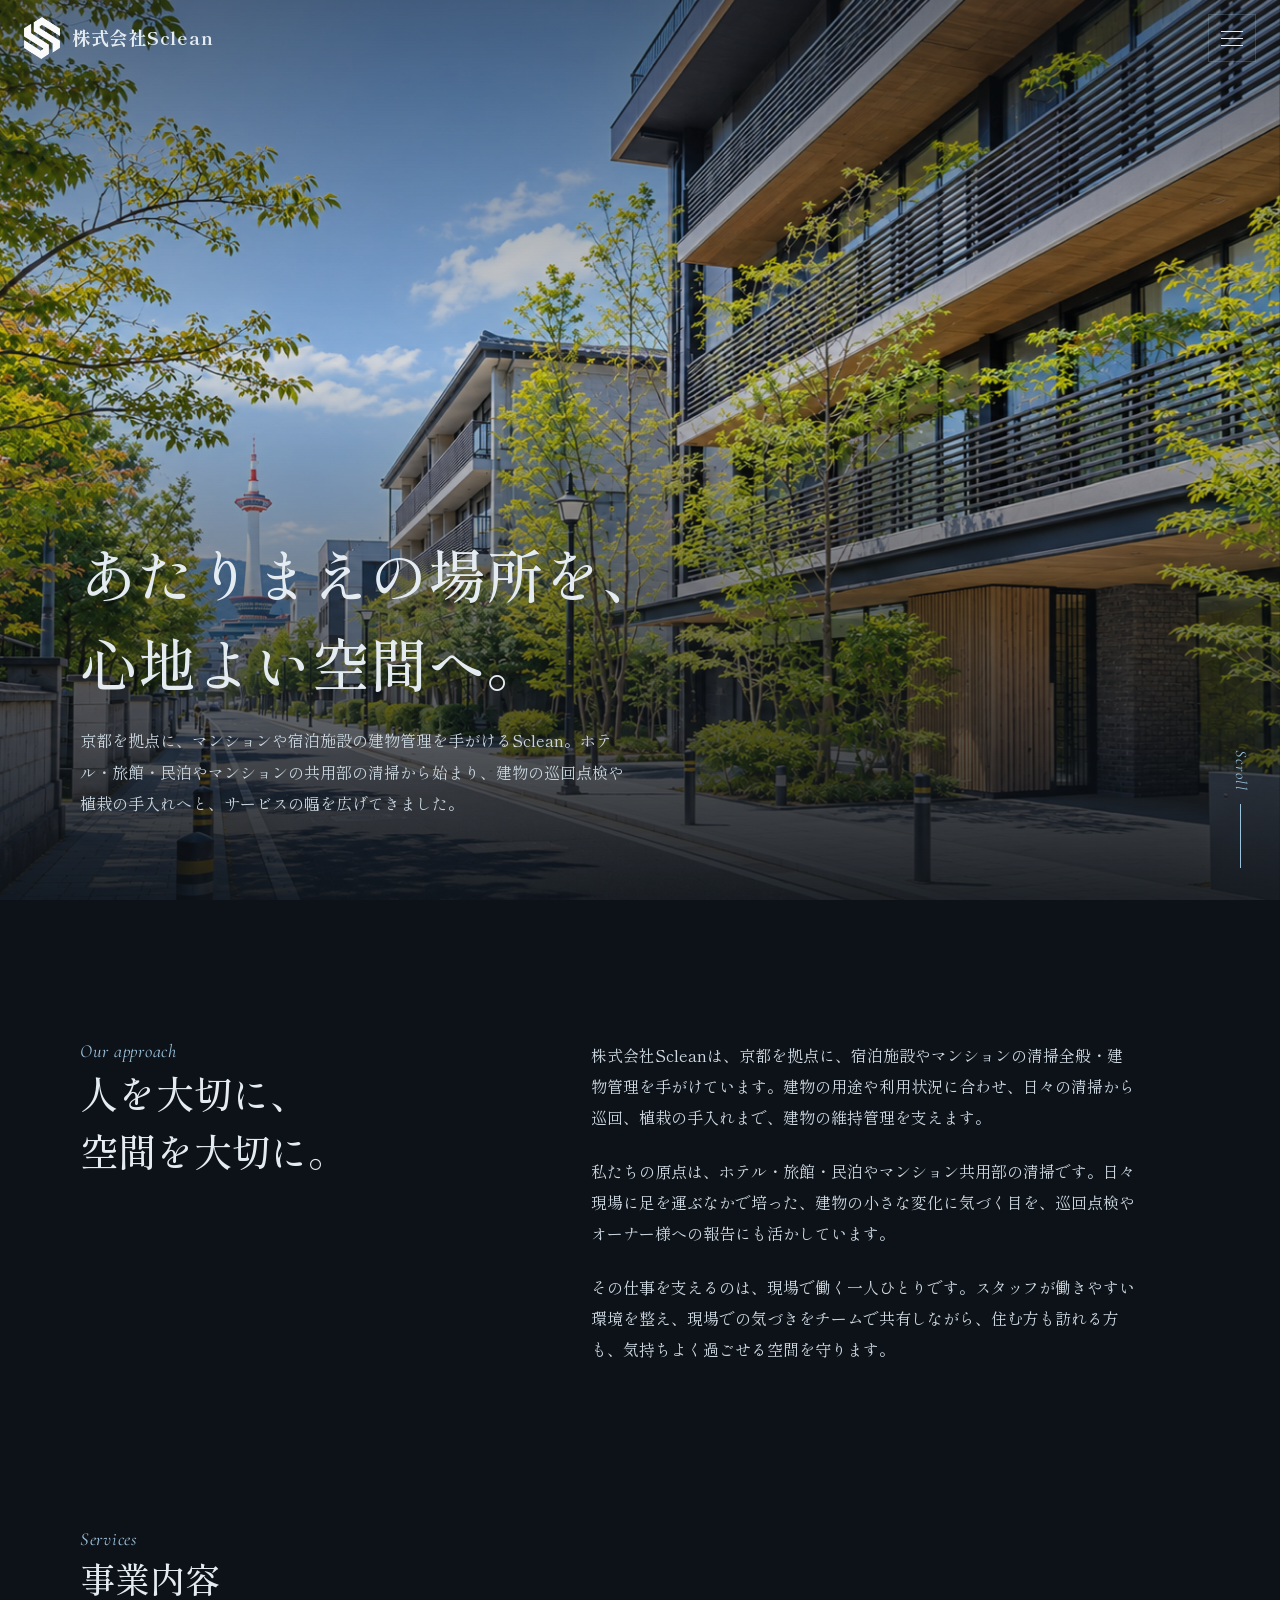
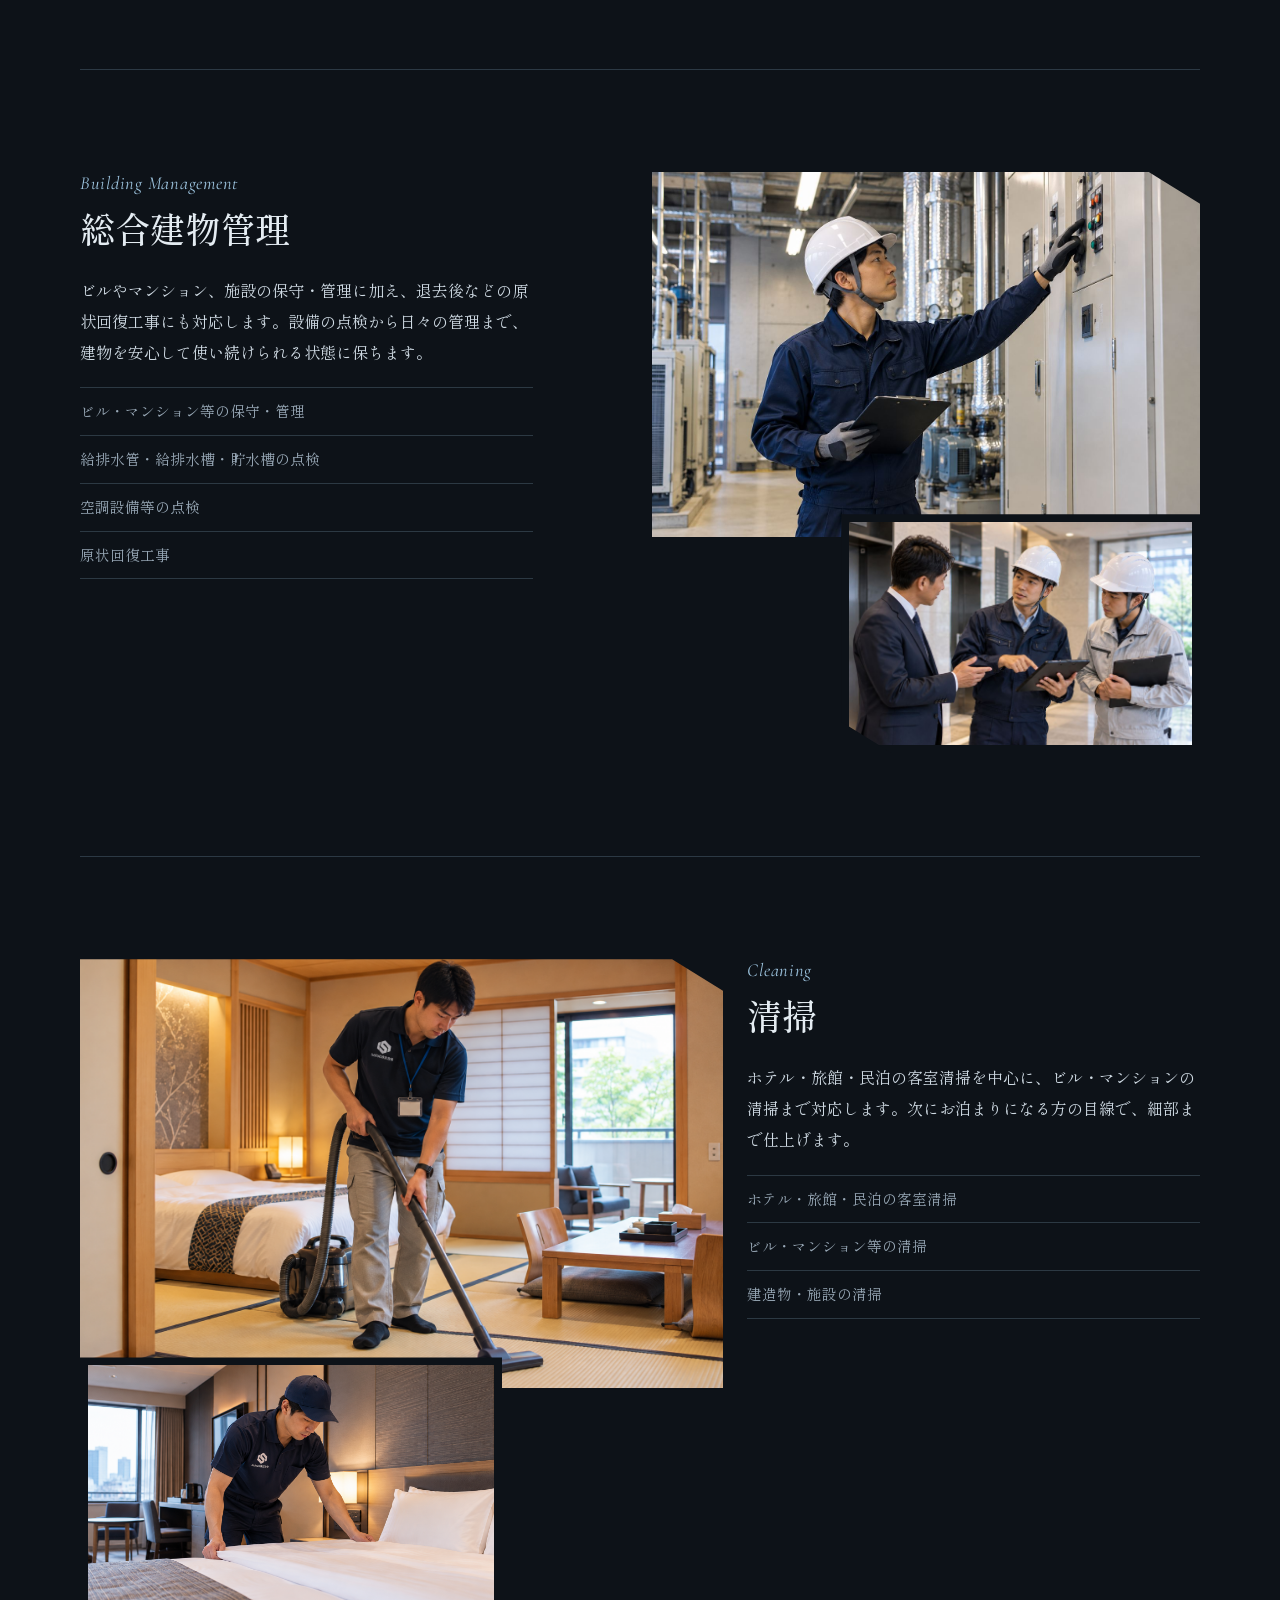
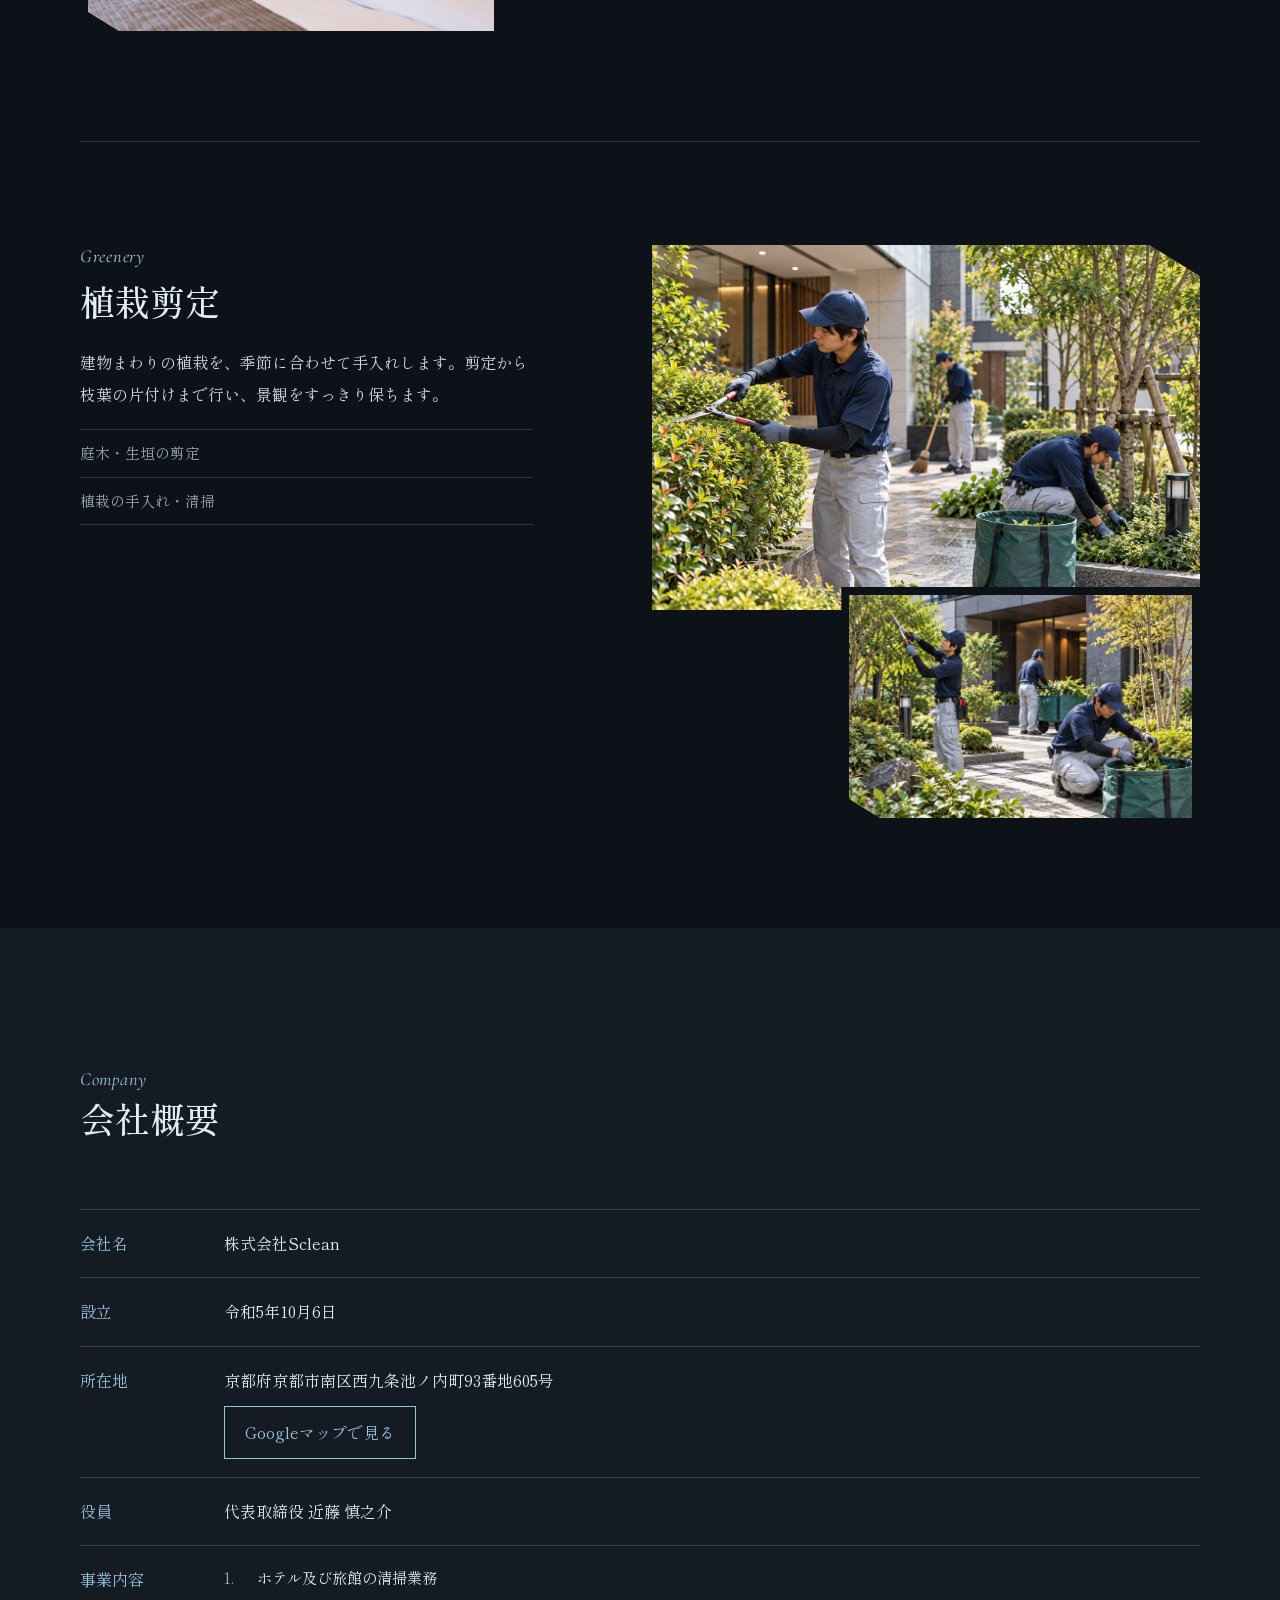
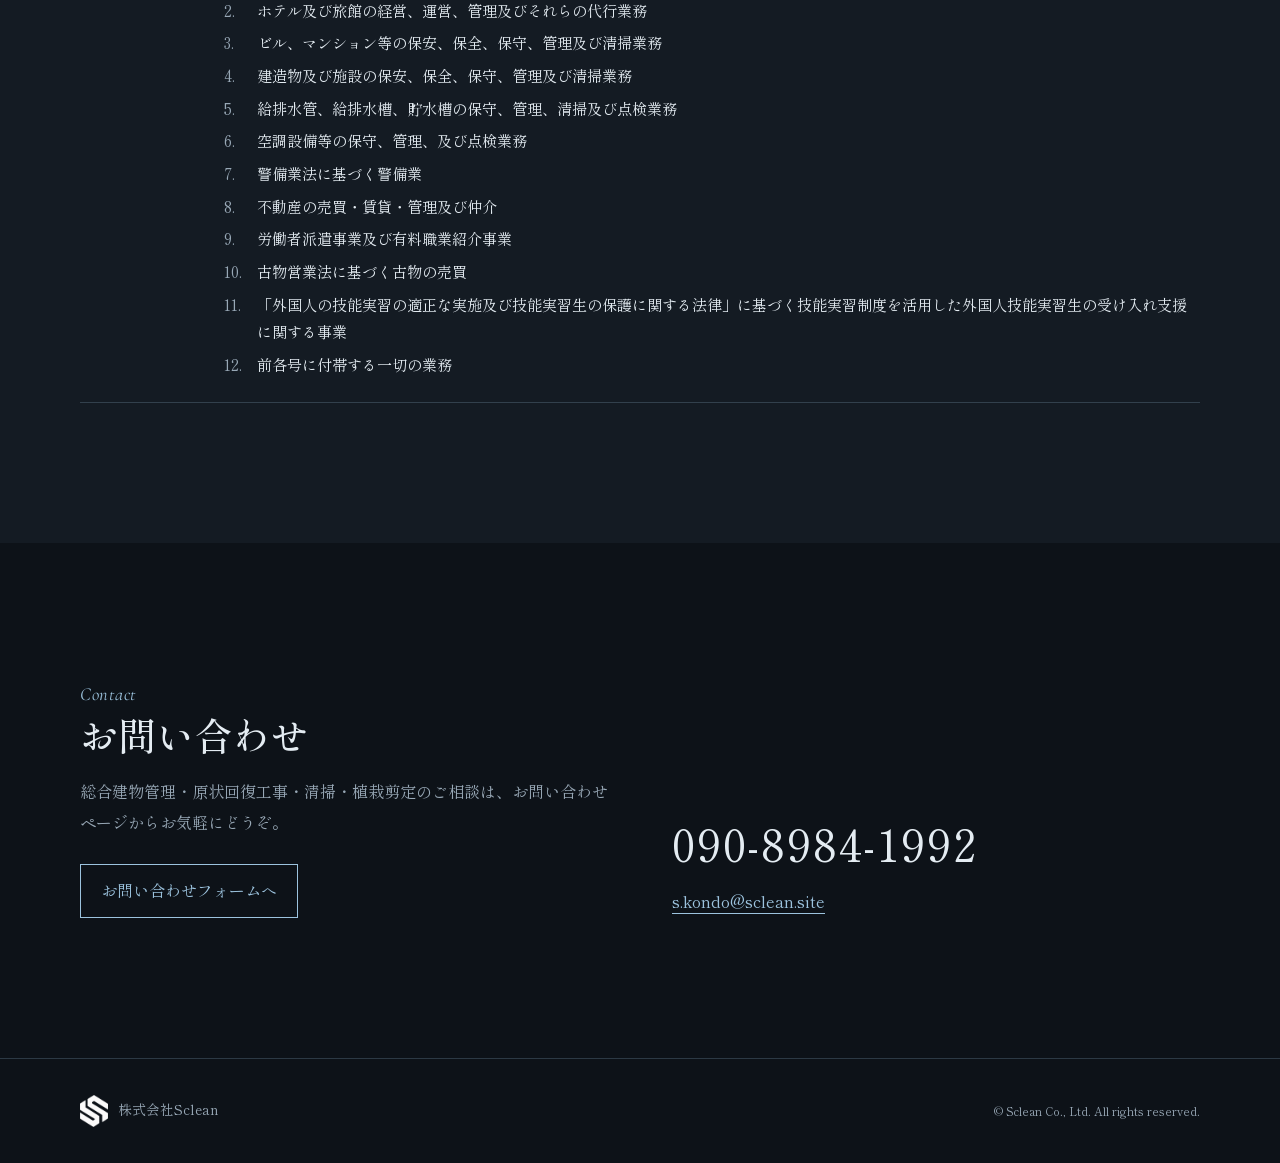
==== commit 4f8004c8: "Update index.html" ====
--- a/index.html
+++ b/index.html
@@ -4,8 +4,8 @@
 <head>
 <meta charset="utf-8"/>
 <meta content="width=device-width, initial-scale=1, viewport-fit=cover" name="viewport"/>
-<title>株式会社Sclean | 清掃・建物管理・内装工事・植栽剪定</title>
-<meta content="京都を拠点に、ホテル・旅館・民泊の清掃から建物管理、内装工事、植栽剪定まで。株式会社Scleanの公式サイトです。" name="description"/>
+<title>株式会社Sclean | 総合建物管理・清掃・植栽剪定</title>
+<meta content="京都を拠点に、総合建物管理、原状回復工事、ホテル・旅館・民泊やマンションの清掃、植栽剪定まで。株式会社Scleanの公式サイトです。" name="description"/>
 <link href="https://fonts.googleapis.com" rel="preconnect"/>
 <link crossorigin="" href="https://fonts.gstatic.com" rel="preconnect"/>
 <link href="https://fonts.googleapis.com/css2?family=Cormorant+Garamond:ital,wght@1,400;1,500&amp;family=Shippori+Mincho:wght@400;500;700&amp;display=swap" rel="stylesheet"/>
@@ -21,9 +21,8 @@
 </header>
 <nav aria-label="メインメニュー" id="menu">
 <a href="#concept"><small>Concept</small>私たちについて</a>
+<a href="#management"><small>Building Management</small>総合建物管理</a>
 <a href="#cleaning"><small>Cleaning</small>清掃</a>
-<a href="#management"><small>Building Management</small>総合建物管理</a>
-<a href="#interior"><small>Interior</small>内装工事</a>
 <a href="#greenery"><small>Greenery</small>植栽剪定</a>
 <a href="#company"><small>Company</small>会社概要</a>
 <a href="recruit.html"><small>Recruit</small>採用情報</a><a href="contact.html"><small>Contact</small>お問い合わせ</a>
@@ -33,7 +32,7 @@
 <img alt="畳の客室を清掃するスタッフ" decoding="async" fetchpriority="high" src="assets/images/Kyoto Streetscape with Tower Views (1).png"/>
 <div class="wrap">
 <h1>あたりまえの場所を、<br/>心地よい空間へ。</h1>
-<p>京都を拠点に、ホテル・旅館・民泊の清掃から、総合建物管理、内装工事、植栽の手入れまで。お客様の目線で、空間を整えます。</p>
+<p>京都を拠点に、マンションや宿泊施設の建物管理を手がけるSclean。ホテル・旅館・民泊やマンションの共用部の清掃から始まり、建物の巡回点検や植栽の手入れへと、サービスの幅を広げてきました。</p>
 </div>
 <div class="scroll">Scroll</div>
 </div>
@@ -44,14 +43,29 @@
 <h2>人を大切に、<br/>空間を大切に。</h2>
 </div>
 <div>
-<p>株式会社Scleanは、京都市を拠点にホテル・旅館・民泊の清掃を行っています。泊まる方が気持ちよく過ごせるよう、お客様の目線に立った空間づくりを心がけています。</p>
-<p>私たちは、スタッフを「人財」と考えています。働きやすい環境を整え、一人ひとりに合わせた育成プログラムで、日々成長を続けています。</p>
-<p>清掃で培った現場の目を活かし、建物管理、内装工事、植栽剪定へとお手伝いできる範囲を広げています。</p>
+<p>株式会社Scleanは、京都を拠点に、宿泊施設やマンションの清掃全般・建物管理を手がけています。建物の用途や利用状況に合わせ、日々の清掃から巡回、植栽の手入れまで、建物の維持管理を支えます。</p>
+<p>私たちの原点は、ホテル・旅館・民泊やマンション共用部の清掃です。日々現場に足を運ぶなかで培った、建物の小さな変化に気づく目を、巡回点検やオーナー様への報告にも活かしています。</p>
+<p>その仕事を支えるのは、現場で働く一人ひとりです。スタッフが働きやすい環境を整え、現場での気づきをチームで共有しながら、住む方も訪れる方も、気持ちよく過ごせる空間を守ります。</p>
 </div>
 </div>
 </section>
 <div class="wrap" style="padding-bottom:0"><div class="sec-head"><div class="en">Services</div><h2>事業内容</h2></div></div>
 <div class="wrap">
+<article class="service" id="management">
+<div class="grid">
+<div class="copy">
+<div class="en">Building Management</div>
+<h3>総合建物管理</h3>
+<p>ビルやマンション、施設の保守・管理に加え、退去後などの原状回復工事にも対応します。設備の点検から日々の管理まで、建物を安心して使い続けられる状態に保ちます。</p>
+<ul><li>ビル・マンション等の保守・管理</li><li>給排水管・給排水槽・貯水槽の点検</li><li>空調設備等の点検</li><li>原状回復工事</li></ul>
+</div>
+<div class="shots">
+<figure class="a"><img alt="設備の制御盤を点検するスタッフ" decoding="async" loading="lazy" src="assets/images/b1.jpg"/></figure>
+<figure class="b"><img alt="ロビーで打ち合わせをするスタッフと担当者" decoding="async" loading="lazy" src="assets/images/b2.jpg"/></figure>
+</div>
+</div>
+</article>
+
 <article class="service" id="cleaning">
 <div class="grid">
 <div class="copy">
@@ -63,34 +77,6 @@
 <div class="shots">
 <figure class="a"><img alt="畳の客室に掃除機をかけるスタッフ" decoding="async" loading="lazy" src="assets/images/c1.png"/></figure>
 <figure class="b"><img alt="ホテルのベッドを整えるスタッフ" decoding="async" loading="lazy" src="assets/images/c2.png"/></figure>
-</div>
-</div>
-</article>
-<article class="service" id="management">
-<div class="grid">
-<div class="copy">
-<div class="en">Building Management</div>
-<h3>総合建物管理</h3>
-<p>ビルやマンション、施設の保守・管理を行います。設備の点検から日々の管理まで、建物を安心して使い続けられる状態に保ちます。</p>
-<ul><li>ビル・マンション等の保守・管理</li><li>給排水管・給排水槽・貯水槽の点検</li><li>空調設備等の点検</li></ul>
-</div>
-<div class="shots">
-<figure class="a"><img alt="設備の制御盤を点検するスタッフ" decoding="async" loading="lazy" src="assets/images/b1.jpg"/></figure>
-<figure class="b"><img alt="ロビーで打ち合わせをするスタッフと担当者" decoding="async" loading="lazy" src="assets/images/b2.jpg"/></figure>
-</div>
-</div>
-</article>
-<article class="service" id="interior">
-<div class="grid">
-<div class="copy">
-<div class="en">Interior</div>
-<h3>内装工事</h3>
-<p>空間の用途に合わせた内装の工事を行います。天井、壁、床の仕上げまで、ご要望をうかがいながら進めます。</p>
-<ul><li>天井・壁・床などの内装工事</li><li>改装・リニューアル</li></ul>
-</div>
-<div class="shots">
-<figure class="a"><img alt="天井に木製ルーバーを取り付けるスタッフ" decoding="async" loading="lazy" src="assets/images/i1.jpg"/></figure>
-<figure class="b"><img alt="採寸して板材を加工するスタッフ" decoding="async" loading="lazy" src="assets/images/i2.jpg"/></figure>
 </div>
 </div>
 </article>
@@ -140,7 +126,7 @@
 <div>
 <div class="en">Contact</div>
 <h2>お問い合わせ</h2>
-<p style="color:var(--mute);margin-top:12px">清掃・総合建物管理・内装工事・植栽剪定のご相談は、お問い合わせページからお気軽にどうぞ。</p><a class="access-link" href="contact.html">お問い合わせフォームへ</a>
+<p style="color:var(--mute);margin-top:12px">総合建物管理・原状回復工事・清掃・植栽剪定のご相談は、お問い合わせページからお気軽にどうぞ。</p><a class="access-link" href="contact.html">お問い合わせフォームへ</a>
 </div>
 <div>
 <a aria-label="電話する: 090-8984-1992" class="tel" href="tel:09089841992">090-8984-1992</a>
--- a/css/style.css
+++ b/css/style.css
@@ -23,7 +23,13 @@
   padding:calc(env(safe-area-inset-top,0px) + 14px) 24px 14px;transition:background .3s}
 header.solid{background:rgba(13,18,24,.92);backdrop-filter:blur(8px)}
 .brand{display:flex;align-items:center;gap:12px;text-decoration:none;font-size:1.15rem;letter-spacing:.04em}
-.brand img{width:36px;height:36px}
+.brand img {
+  width: 36px;
+  height: auto;
+  max-height: 48px;
+  object-fit: contain;
+  flex-shrink: 0;
+}
 .burger{width:48px;height:48px;border:1px solid var(--line);background:transparent;color:var(--text);cursor:pointer;display:grid;place-content:center;gap:6px}
 .burger span{display:block;width:22px;height:1px;background:currentColor;transition:transform .25s,opacity .25s}
 .burger[aria-expanded=true] span:nth-child(1){transform:translateY(7px) rotate(25deg)}
@@ -92,7 +98,15 @@
 .contact .mail{color:var(--blue);word-break:break-all}
 footer{border-top:1px solid var(--line);padding:36px 0 calc(36px + env(safe-area-inset-bottom,0px));color:var(--mute);font-size:.85rem}
 footer .wrap{display:flex;justify-content:space-between;align-items:center;gap:16px;flex-wrap:wrap}
-footer img{width:28px;height:28px;display:inline-block;vertical-align:middle;margin-right:10px}
+footer img {
+  width: 28px;
+  height: auto;
+  max-height: 40px;
+  object-fit: contain;
+  display: inline-block;
+  vertical-align: middle;
+  margin-right: 10px;
+}
 
 @media (max-width:820px){
   .concept .grid,.contact .box{grid-template-columns:1fr}
@@ -114,7 +128,13 @@
 body{overflow-x:hidden} .brand span{font-weight:700} .hero img{object-position:center} .service img{transition:transform .65s ease} .service figure:hover img{transform:scale(1.035)}
 nav{overflow-y:auto;padding:110px 28px 40px} nav a{transition:color .2s ease} .access-link,.burger{transition:background .2s,color .2s,border-color .2s} .burger:hover{background:rgba(156,195,222,.13)}
 .contact .tel:hover,.contact .mail:hover{color:var(--blue)} .contact .mail{text-underline-offset:5px} .hero .wrap{padding-right:38px}
-@media(max-width:560px){.wrap{width:min(100% - 36px,1120px)}header{padding-left:18px;padding-right:18px}.brand{font-size:1rem}.brand img{width:32px;height:32px}.hero h1{font-size:clamp(1.7rem,7vw,2.5rem)}.hero p{font-size:.93rem}.shots .b{border-width:5px}nav a{font-size:1.12rem;gap:12px}nav a small{min-width:6.6rem;font-size:.95rem}.service{padding-block:64px} .contact .tel{font-size:1.7rem}}
+@media(max-width:560px){.wrap{width:min(100% - 36px,1120px)}header{padding-left:18px;padding-right:18px}.brand{font-size:1rem}.brand img {
+  width: 36px;
+  height: auto;
+  max-height: 48px;
+  object-fit: contain;
+  flex-shrink: 0;
+}.hero h1{font-size:clamp(1.7rem,7vw,2.5rem)}.hero p{font-size:.93rem}.shots .b{border-width:5px}nav a{font-size:1.12rem;gap:12px}nav a small{min-width:6.6rem;font-size:.95rem}.service{padding-block:64px} .contact .tel{font-size:1.7rem}}
 @media(prefers-reduced-motion:reduce){*,*::before,*::after{animation-duration:.01ms!important;transition-duration:.01ms!important}}
 
 
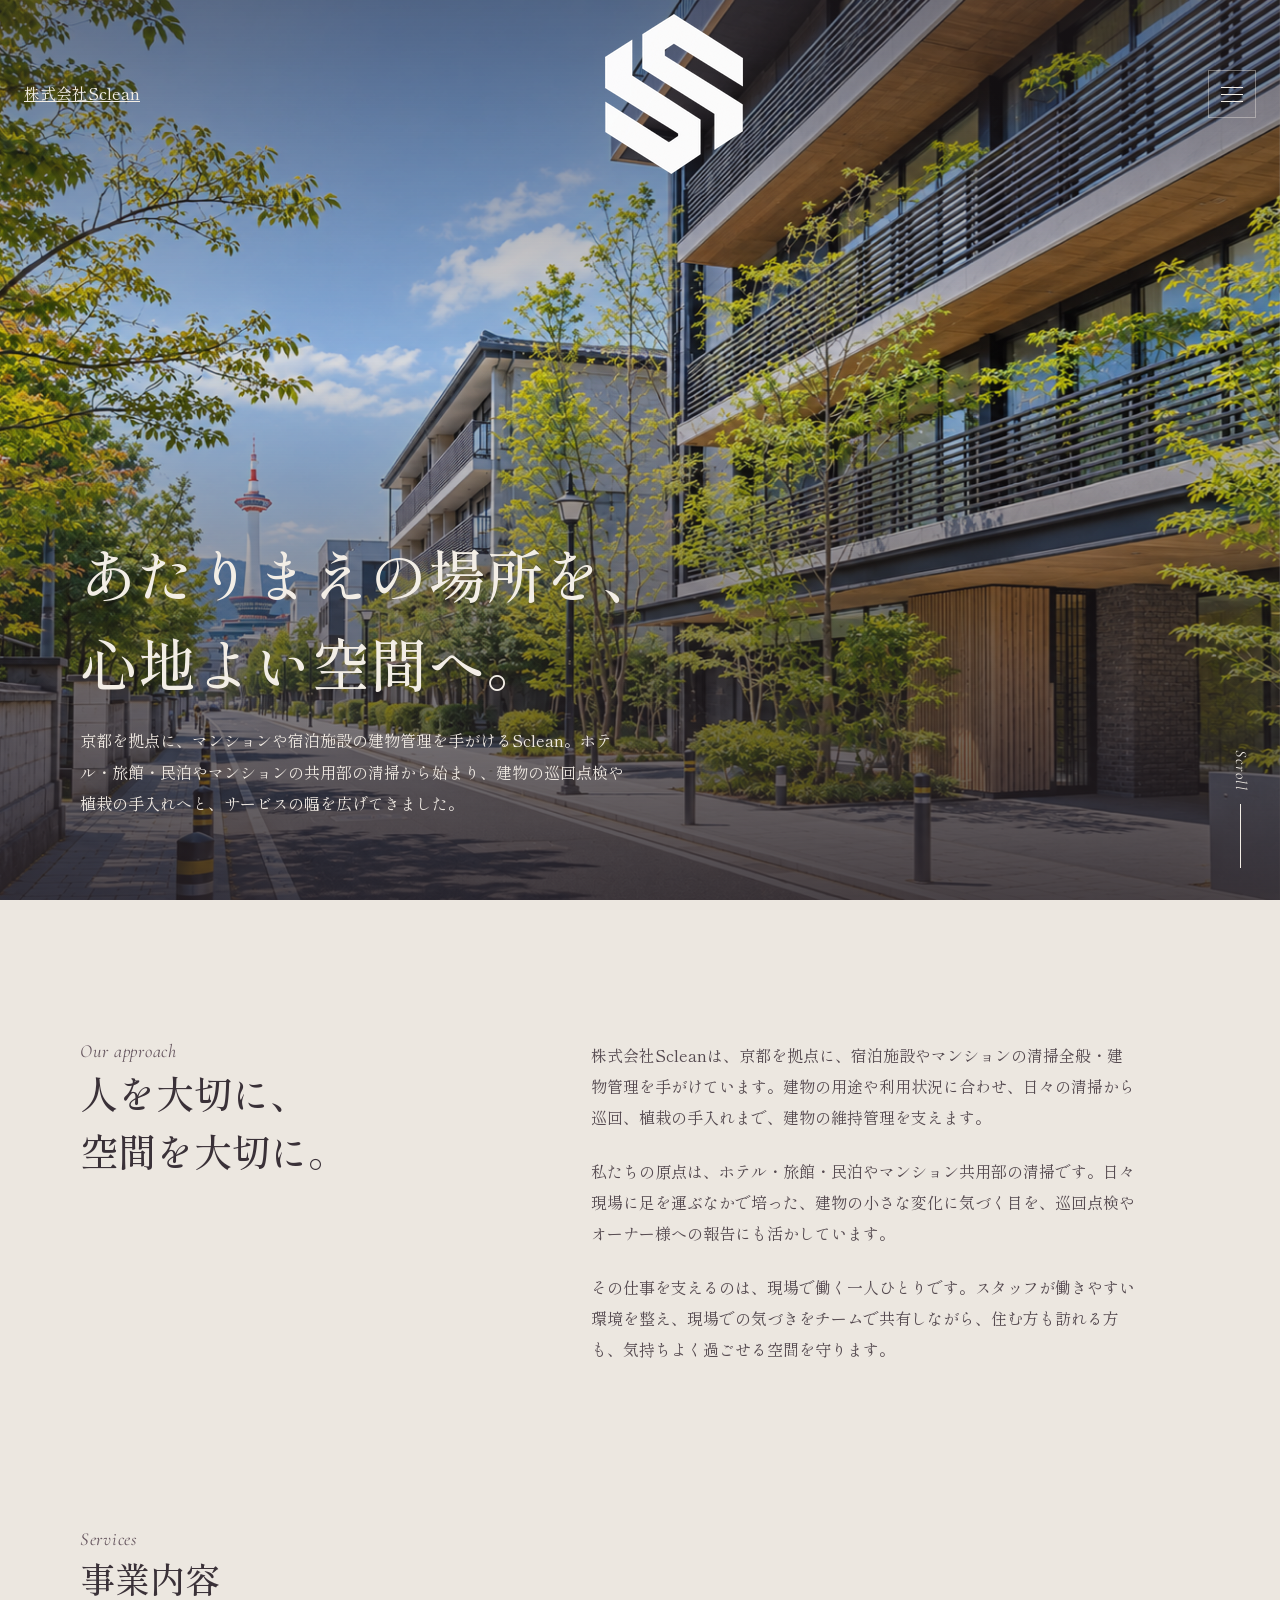
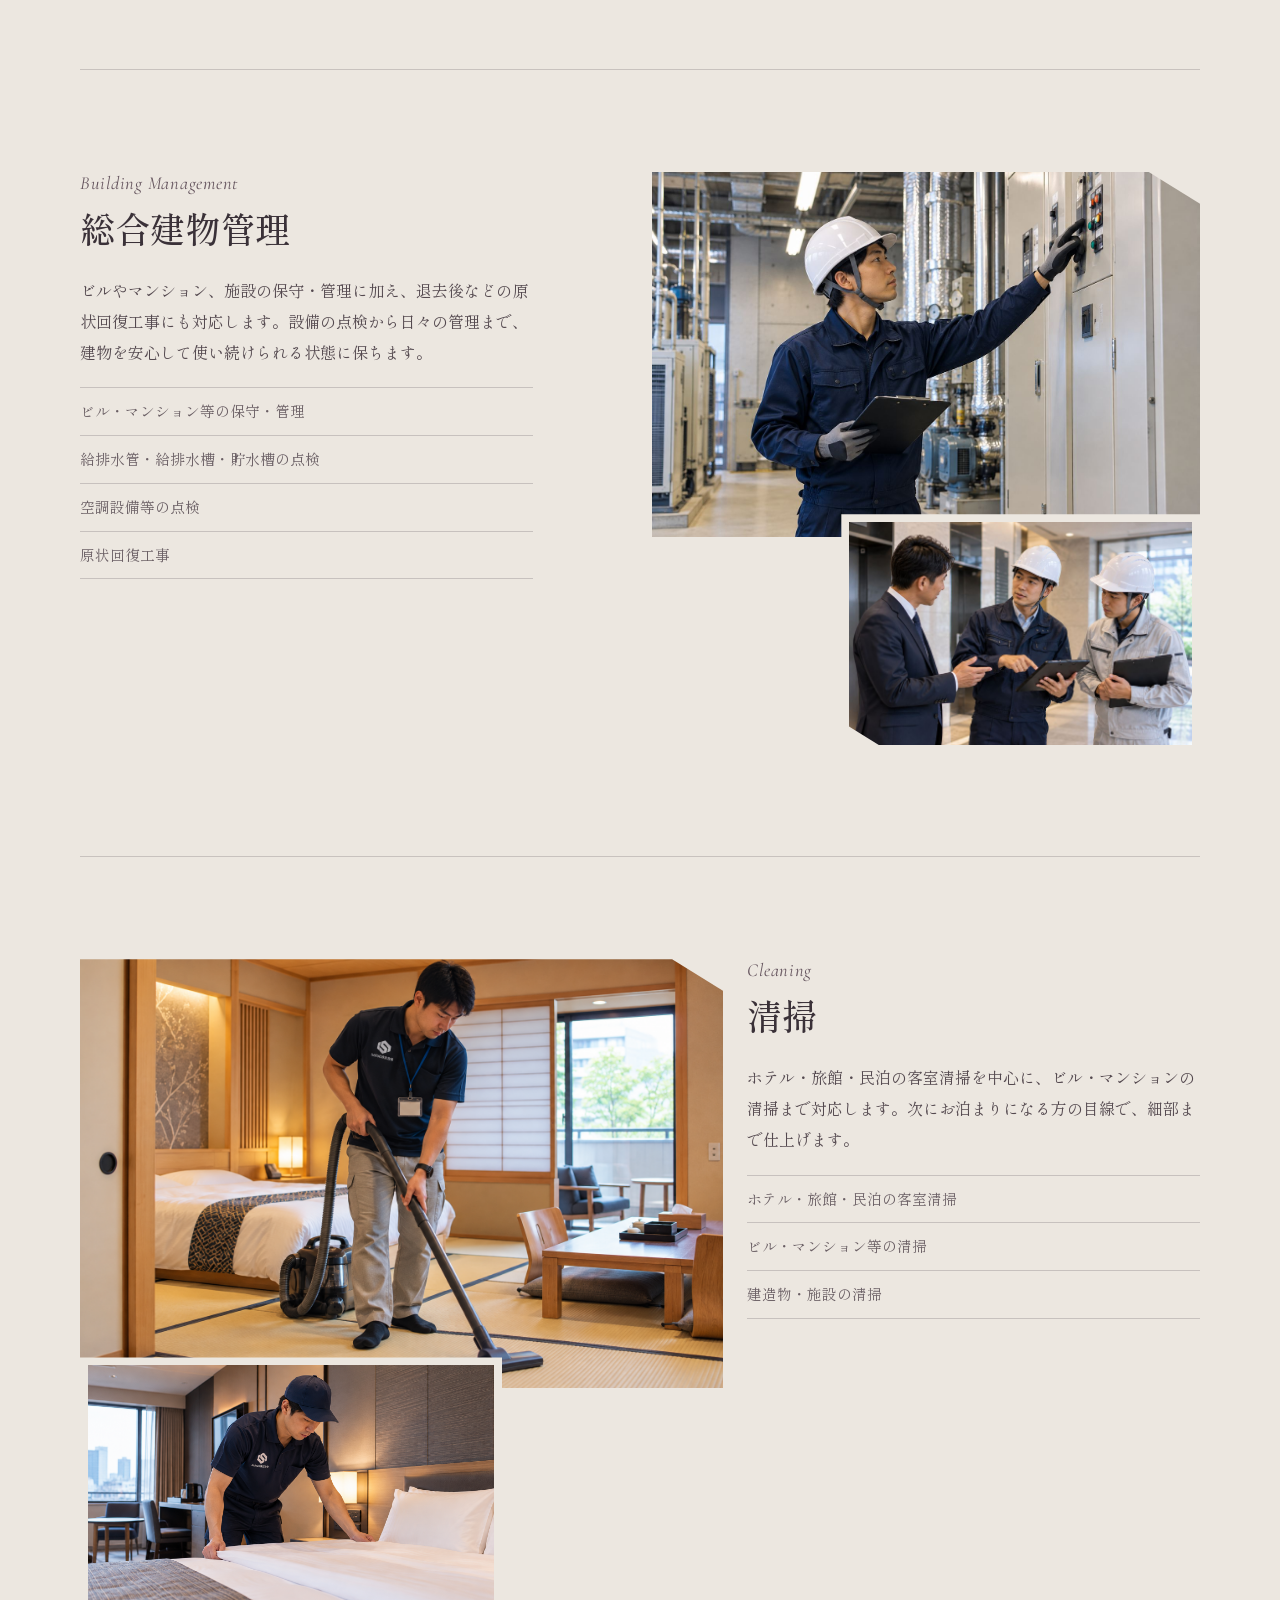
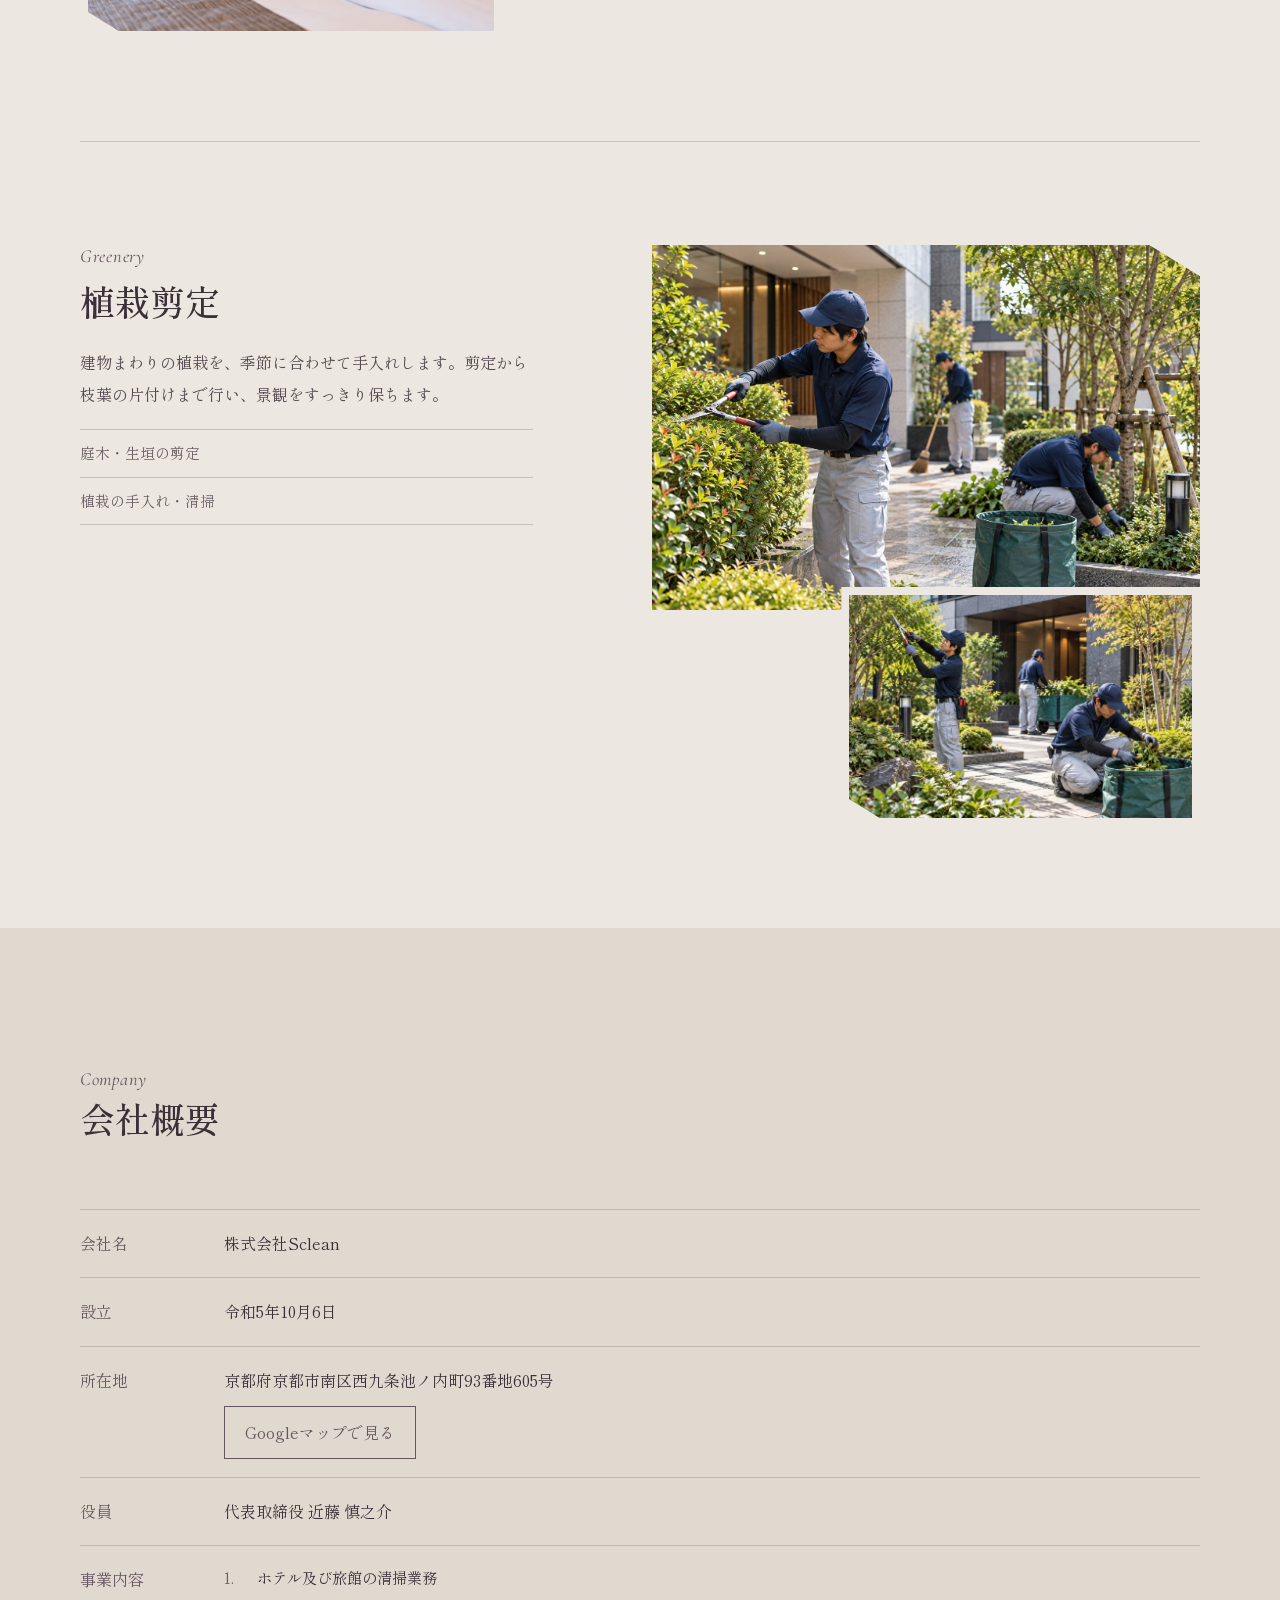
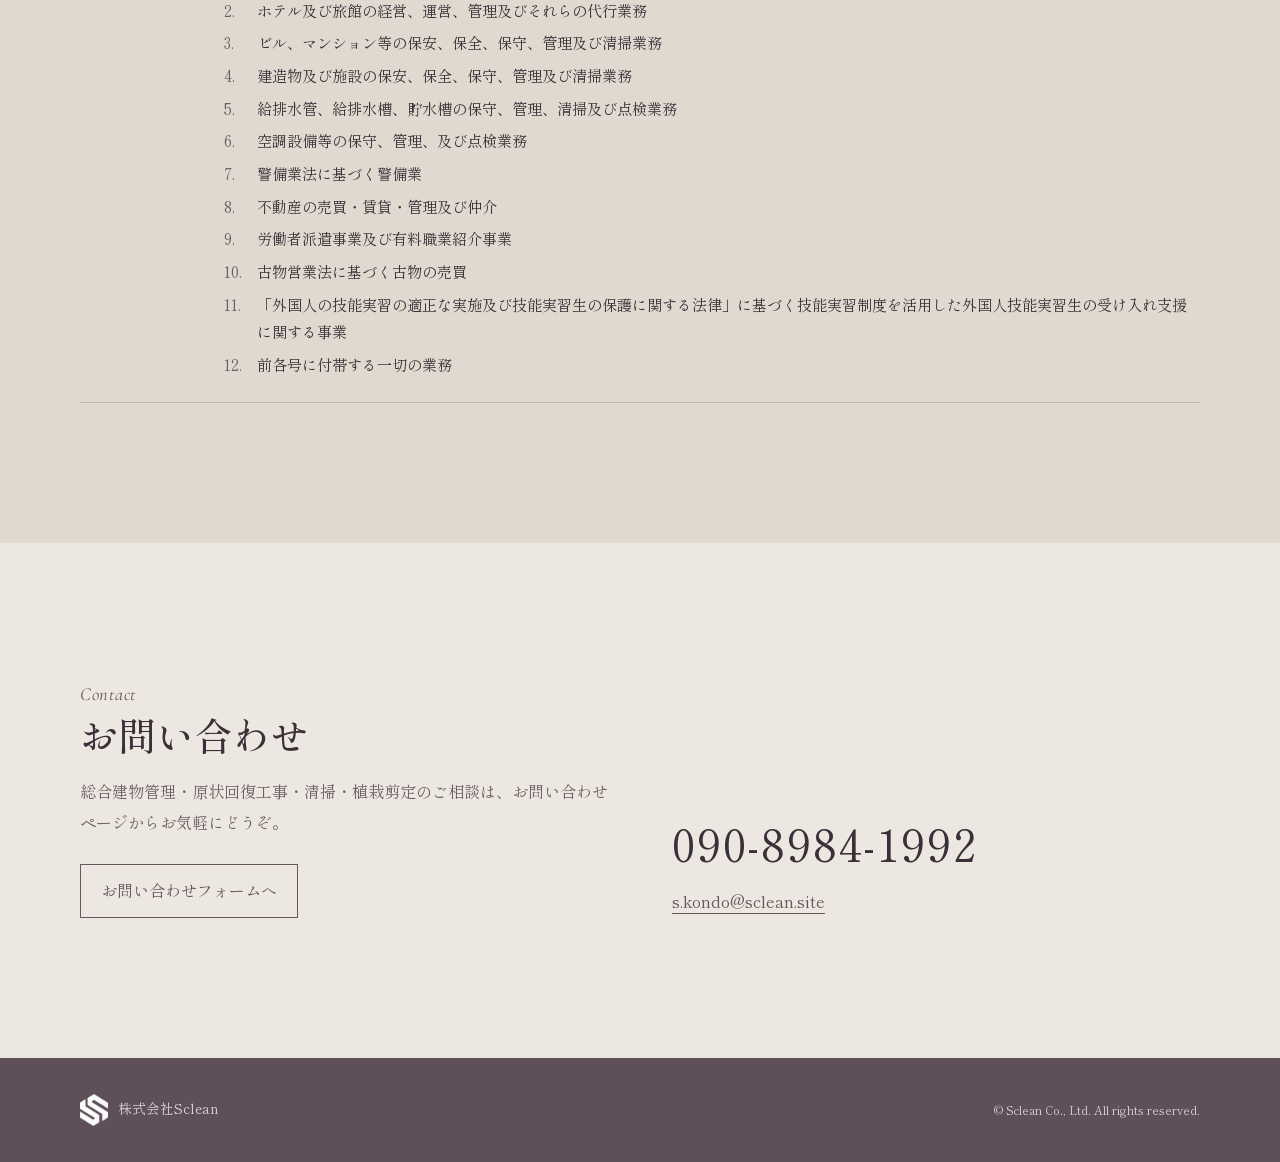
==== commit c8a6dff0: "Update index.html" ====
--- a/index.html
+++ b/index.html
@@ -16,7 +16,8 @@
 <img alt="Sclean" class="preloader-logo" src="assets/images/logo.png"/>
 </div>
 <header id="top">
-<a aria-label="株式会社Sclean トップへ" class="brand" href="#top"><img alt="" height="36" src="assets/images/logo.png" width="36"/><span>株式会社Sclean</span></a>
+<a class="brand-name" href="index.html" aria-label="株式会社Sclean ホーム">株式会社Sclean</a>
+<a class="brand-logo" href="index.html" aria-label="Sclean ホーム"><img src="assets/images/logo.png" alt="Sclean ロゴ"></a>
 <button aria-controls="menu" aria-expanded="false" aria-label="メニューを開く" class="burger"><span></span><span></span><span></span></button>
 </header>
 <nav aria-label="メインメニュー" id="menu">
@@ -137,7 +138,7 @@
 </main>
 <footer>
 <div class="wrap">
-<span><img alt="" height="28" src="assets/images/logo.png" width="28"/>株式会社Sclean</span>
+<div class="footer-brand"><img alt="" src="assets/images/logo.png"/><span>株式会社Sclean</span></div>
 <small>© Sclean Co., Ltd. All rights reserved.</small>
 </div>
 </footer>
--- a/css/style.css
+++ b/css/style.css
@@ -1,8 +1,9 @@
 
 :root{
-  color-scheme:dark;
-  --ink:#0d1218; --panel:#141b23; --line:rgba(156,195,222,.22);
-  --text:#e4ecf2; --mute:#98a8b6; --blue:#9cc3de; --blue-d:#5f8fb0;
+  color-scheme:light;
+  --ink:#ece7e0; --panel:#e0d9d0; --line:rgba(58,49,56,.2);
+  --mauve:#5e4f59; --cream:#f3eee6; --text-soft:#54494f;
+  --text:#3a3138; --mute:#6a5f64; --blue:#66565f; --blue-d:#4b3e47;
   --serif:"Shippori Mincho","Hiragino Mincho ProN","Yu Mincho",serif;
   --en:"Cormorant Garamond","Times New Roman",serif;
   --cut:clamp(28px,4vw,64px);
@@ -21,7 +22,7 @@
 /* header */
 header{position:fixed;inset:0 0 auto 0;z-index:30;display:flex;align-items:center;justify-content:space-between;
   padding:calc(env(safe-area-inset-top,0px) + 14px) 24px 14px;transition:background .3s}
-header.solid{background:rgba(13,18,24,.92);backdrop-filter:blur(8px)}
+header.solid{background:rgba(94,79,89,.94);backdrop-filter:blur(8px)}
 .brand{display:flex;align-items:center;gap:12px;text-decoration:none;font-size:1.15rem;letter-spacing:.04em}
 .brand img {
   width: 36px;
@@ -30,27 +31,27 @@
   object-fit: contain;
   flex-shrink: 0;
 }
-.burger{width:48px;height:48px;border:1px solid var(--line);background:transparent;color:var(--text);cursor:pointer;display:grid;place-content:center;gap:6px}
+.burger{width:48px;height:48px;border:1px solid rgba(243,238,230,.4);background:transparent;color:var(--cream);cursor:pointer;display:grid;place-content:center;gap:6px}
 .burger span{display:block;width:22px;height:1px;background:currentColor;transition:transform .25s,opacity .25s}
 .burger[aria-expanded=true] span:nth-child(1){transform:translateY(7px) rotate(25deg)}
 .burger[aria-expanded=true] span:nth-child(2){opacity:0}
 .burger[aria-expanded=true] span:nth-child(3){transform:translateY(-7px) rotate(-25deg)}
-nav{position:fixed;inset:0;z-index:25;background:var(--ink);display:grid;place-content:center;gap:6px;
+nav{position:fixed;inset:0;z-index:25;background:var(--mauve);color:var(--cream);display:grid;place-content:center;gap:6px;
   opacity:0;visibility:hidden;transition:opacity .3s,visibility .3s}
 nav.open{opacity:1;visibility:visible}
 nav a{display:flex;align-items:baseline;gap:18px;text-decoration:none;font-size:1.5rem;padding:8px 0}
-nav a small{font-family:var(--en);font-style:italic;color:var(--blue);font-size:1.05rem;min-width:9.5rem}
-nav a:hover{color:var(--blue)}
+nav a small{font-family:var(--en);font-style:italic;color:#d6cad1;font-size:1.05rem;min-width:9.5rem}
+nav a:hover{color:#fff}
 
 /* hero */
 .hero{position:relative;min-height:100svh;display:grid;align-items:end;overflow:hidden}
 .hero img{position:absolute;inset:0;width:100%;height:100%;object-fit:cover;transform:scale(1.06);animation:settle 2.4s cubic-bezier(.2,.7,.2,1) forwards}
-.hero::after{content:"";position:absolute;inset:0;background:linear-gradient(180deg,rgba(13,18,24,.55) 0%,rgba(13,18,24,.15) 40%,rgba(13,18,24,.92) 100%)}
+.hero::after{content:"";position:absolute;inset:0;background:linear-gradient(180deg,rgba(40,33,38,.55) 0%,rgba(40,33,38,.15) 40%,rgba(40,33,38,.84) 100%)}
 .hero .wrap{position:relative;z-index:2;padding-bottom:clamp(48px,9vh,96px)}
-.hero h1{font-size:clamp(1.9rem,5.2vw,3.6rem);font-weight:500;line-height:1.55;max-width:18em;opacity:0;animation:rise 1.2s .5s ease forwards}
-.hero p{margin:18px 0 0;max-width:34em;color:#c9d6e0;opacity:0;animation:rise 1.2s .8s ease forwards}
-.scroll{position:absolute;right:24px;bottom:32px;z-index:2;writing-mode:vertical-rl;font-family:var(--en);font-style:italic;color:var(--blue);letter-spacing:.1em;display:flex;align-items:center;gap:12px}
-.scroll::after{content:"";width:1px;height:64px;background:var(--blue)}
+.hero h1{font-size:clamp(1.9rem,5.2vw,3.6rem);font-weight:500;line-height:1.55;max-width:18em;color:var(--cream);opacity:0;animation:rise 1.2s .5s ease forwards}
+.hero p{margin:18px 0 0;max-width:34em;color:#efe9e2;opacity:0;animation:rise 1.2s .8s ease forwards}
+.scroll{position:absolute;right:24px;bottom:32px;z-index:2;writing-mode:vertical-rl;font-family:var(--en);font-style:italic;color:var(--cream);letter-spacing:.1em;display:flex;align-items:center;gap:12px}
+.scroll::after{content:"";width:1px;height:64px;background:var(--cream)}
 @keyframes settle{to{transform:scale(1)}}
 @keyframes rise{from{opacity:0;transform:translateY(14px)}to{opacity:1;transform:none}}
 
@@ -61,14 +62,14 @@
 /* concept */
 .concept .grid{display:grid;grid-template-columns:5fr 7fr;gap:clamp(24px,6vw,96px);align-items:start}
 .concept h2{font-size:clamp(1.6rem,3.4vw,2.4rem)}
-.concept p{margin:0 0 1.4em;color:#cfdae3;max-width:34em}
+.concept p{margin:0 0 1.4em;color:var(--text-soft);max-width:34em}
 
 /* services */
 .service{padding:clamp(56px,8vw,104px) 0;border-top:1px solid var(--line)}
 .service .grid{display:grid;grid-template-columns:repeat(12,1fr);gap:24px;align-items:start}
 .service .copy{grid-column:1/6;position:sticky;top:110px}
 .service h3{font-size:clamp(1.6rem,3vw,2.2rem);margin:6px 0 20px}
-.service .copy p{margin:0 0 1.2em;color:#cfdae3}
+.service .copy p{margin:0 0 1.2em;color:var(--text-soft)}
 .service ul{margin:0;padding:0;list-style:none;color:var(--mute);font-size:.92rem;border-top:1px solid var(--line)}
 .service li{padding:9px 0;border-bottom:1px solid var(--line)}
 .shots{grid-column:7/13;display:grid;grid-template-columns:repeat(6,1fr);gap:20px}
@@ -126,7 +127,7 @@
 
 /* Usability and accessibility refinements */
 body{overflow-x:hidden} .brand span{font-weight:700} .hero img{object-position:center} .service img{transition:transform .65s ease} .service figure:hover img{transform:scale(1.035)}
-nav{overflow-y:auto;padding:110px 28px 40px} nav a{transition:color .2s ease} .access-link,.burger{transition:background .2s,color .2s,border-color .2s} .burger:hover{background:rgba(156,195,222,.13)}
+nav{overflow-y:auto;padding:110px 28px 40px} nav a{transition:color .2s ease} .access-link,.burger{transition:background .2s,color .2s,border-color .2s} .burger:hover{background:rgba(243,238,230,.14)}
 .contact .tel:hover,.contact .mail:hover{color:var(--blue)} .contact .mail{text-underline-offset:5px} .hero .wrap{padding-right:38px}
 @media(max-width:560px){.wrap{width:min(100% - 36px,1120px)}header{padding-left:18px;padding-right:18px}.brand{font-size:1rem}.brand img {
   width: 36px;
@@ -146,7 +147,7 @@
   display: flex;
   justify-content: center;
   align-items: center;
-  background: #000;
+  background: var(--mauve);
   opacity: 1;
   transition: opacity 0.8s ease;
 }
@@ -183,3 +184,10 @@
     transition: none;
   }
 }
+
+
+/* Color theme: greige + mauve (from the business card) */
+header,footer{color:var(--cream)}
+header :focus-visible,nav :focus-visible,footer :focus-visible{outline-color:var(--cream)}
+footer{background:var(--mauve);border-top:0;color:#ddd3d8}
+.access-link:hover{color:var(--cream)}
